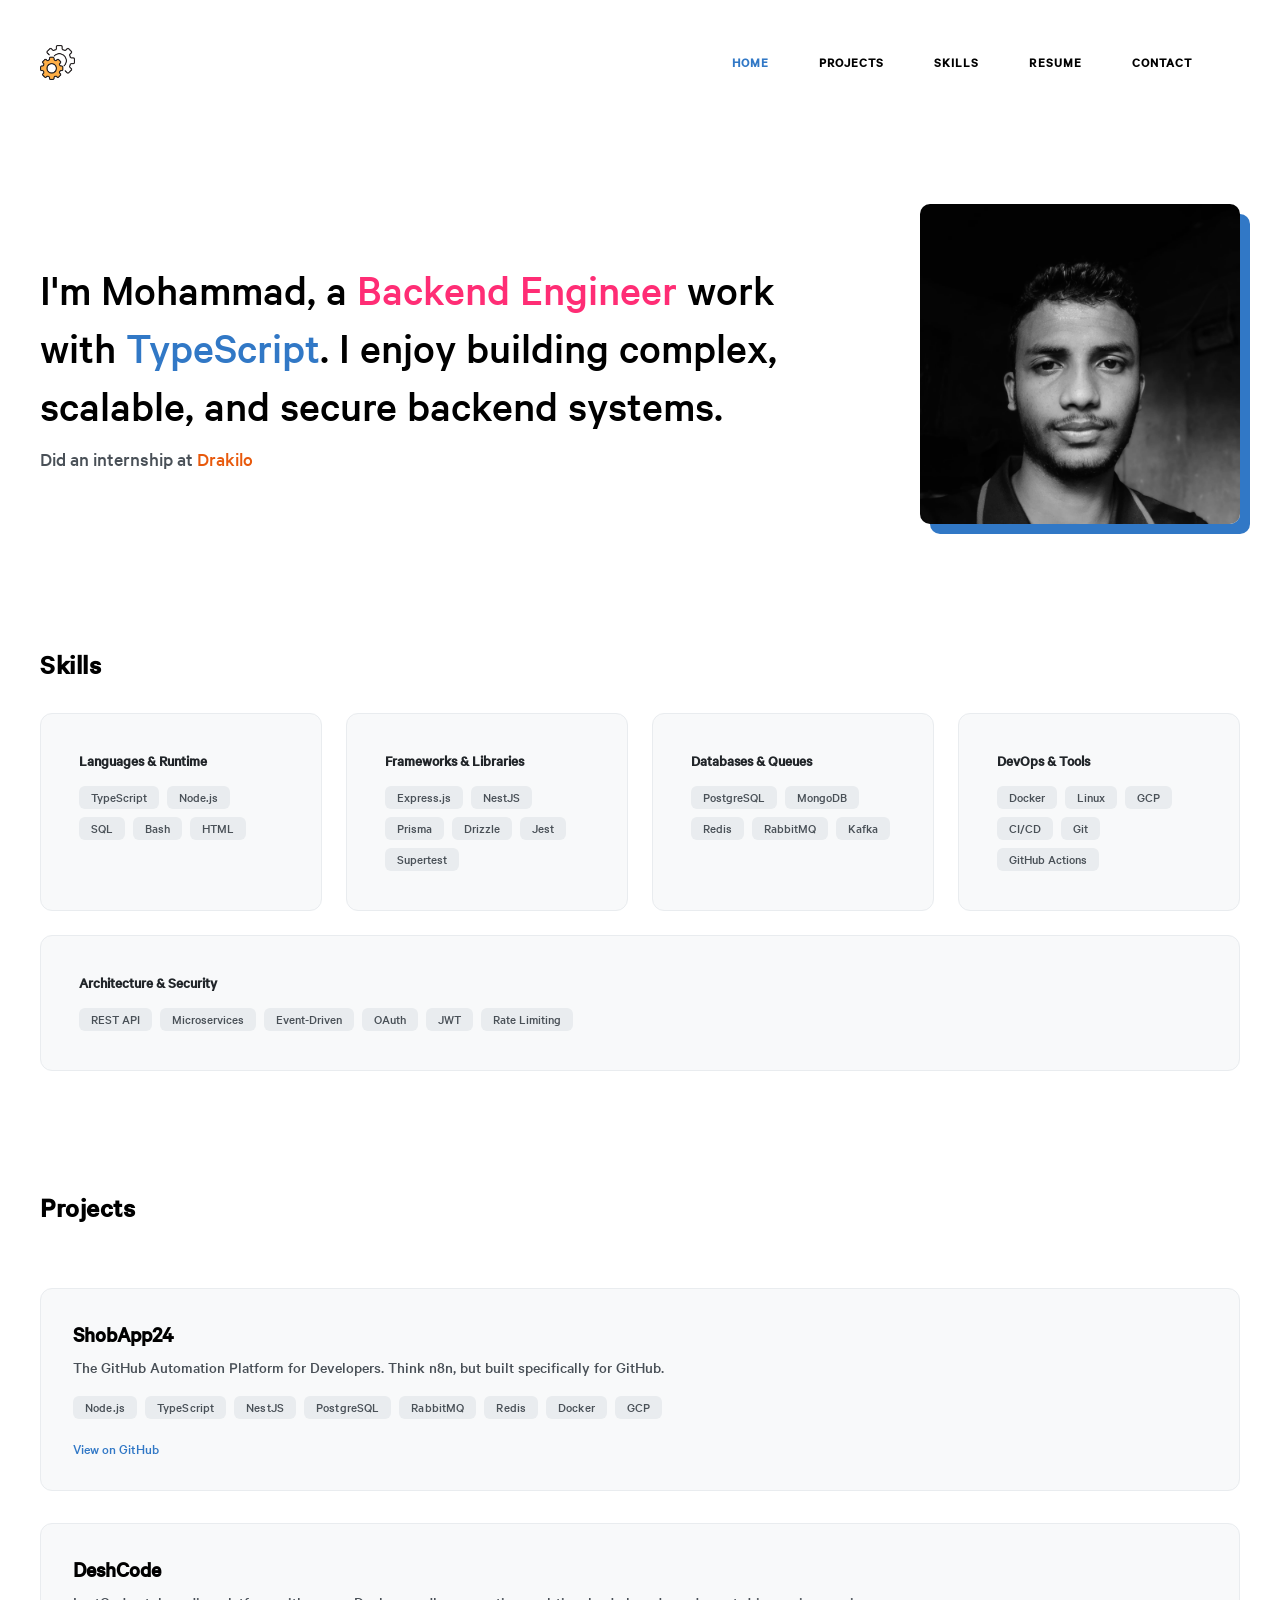
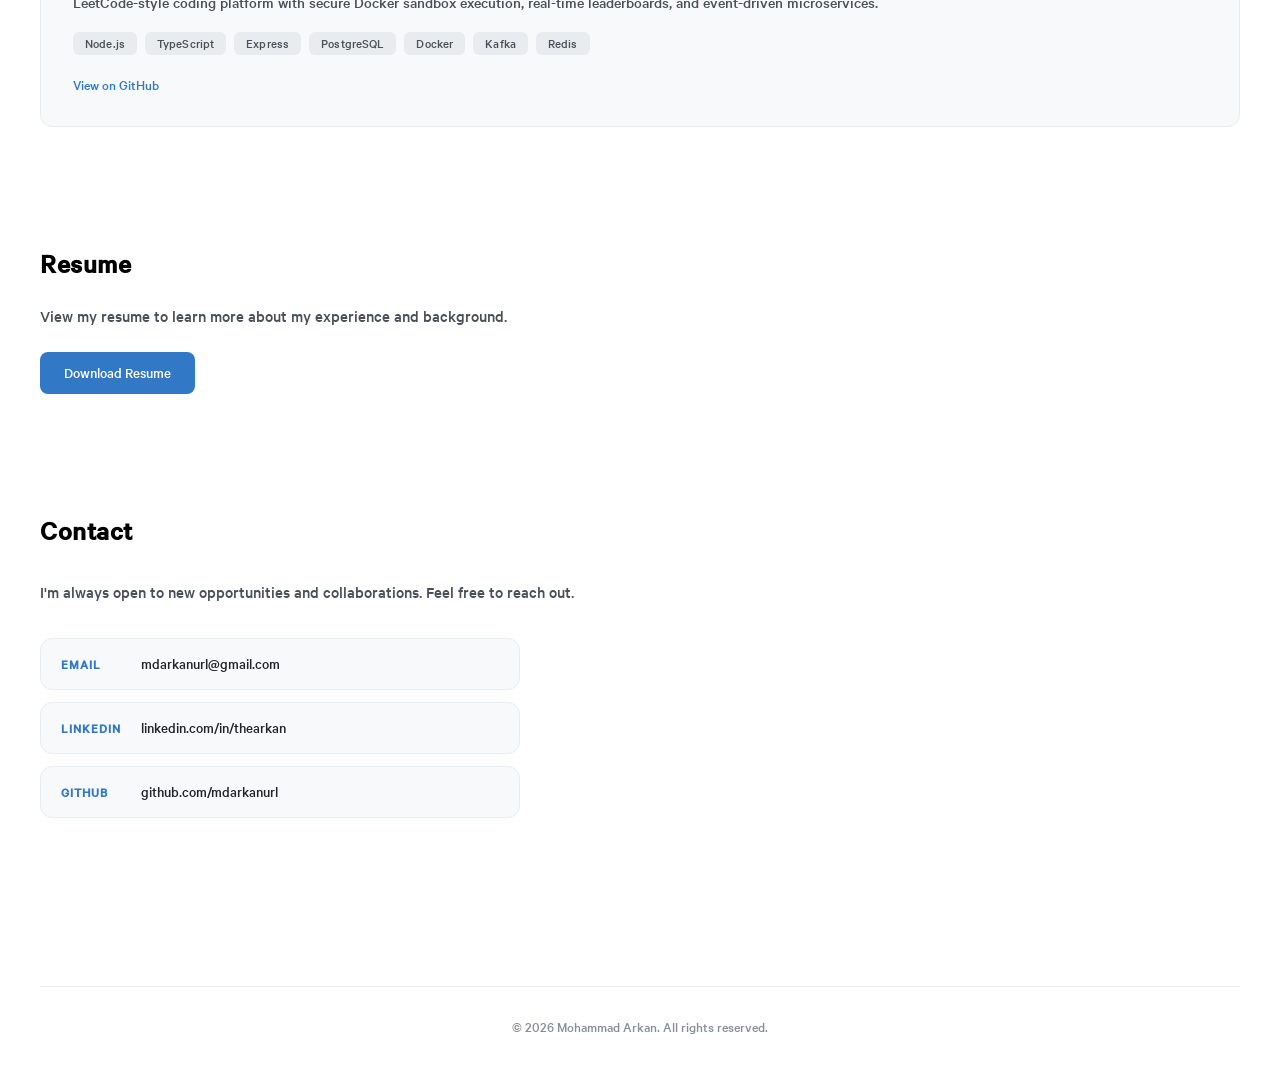
==== index.html @ c6e978b1 "Added resume section" ====
<!DOCTYPE html>
<html lang="en">
<head>
    <meta charset="UTF-8">
    <meta name="viewport" content="width=device-width, initial-scale=1.0">
    <title>Mohammad Arkan - Backend Engineer</title>
    <link rel="stylesheet" href="style.css">
</head>
<body>

<header>
    <div class="container">
        <nav class="navbar">
            <a href="index.html" class="logo nav-overlay">
                <img src="./images/setting.png" alt="Logo">
            </a>

            <button id="btnOpen" class="topnav__open" aria-expanded="false" aria-labelledby="nav-label">
                <img src="./images/icon/hamburger.svg" alt="" width="30" height="50" />
            </button>

            <ul class="nav-links">
                <button class="topnav__close" id="btnClose" aria-label="Close">
                    <img src="./images/icon/x-symbol.svg" alt="" width="20" height="30" />
                </button>

                <li class="nav-logo">
                    <a href="index.html">
                        <img src="./images/setting.png" alt="Logo">
                    </a>
                </li>
                
                <li><a class="active" href="#hero">Home</a></li>
                <li><a href="#projects">Projects</a></li>
                <li><a href="#skills">Skills</a></li>
                <li><a href="#resume">Resume</a></li>
                <li><a href="#contact">Contact</a></li>
            </ul>
        </nav>
    </div>
</header>

<main>
    <section id="hero">
        <div class="hero">
            <div class="headline">
                <p class="headline p1">I'm Mohammad, a <span class="backend-engineer">Backend Engineer</span>
                work with <span class="ts">TypeScript</span>. I enjoy building complex, scalable, and secure backend systems.</p>
                
                <p class="headline p2">Did an internship at <a href="https://salondesk.store" target="_blank"><span>Drakilo</span></a></p>
            </div>

            <div class="img">
                <img src="./images/mohammad-arkan.jpeg" alt="Mohammad Arkan" width="350" height="350">
            </div>
        </div>
    </section>
    <section id="skills" class="skills">
      <h2 class="section-title">Skills</h2>
      <div class="skills-grid">
        <div class="skill-category">
          <h3>Languages & Runtime</h3>
          <div class="skill-tags">
            <span>TypeScript</span>
            <span>Node.js</span>
            <span>SQL</span>
            <span>Bash</span>
            <span>HTML</span>
          </div>
        </div>
        <div class="skill-category">
          <h3>Frameworks & Libraries</h3>
          <div class="skill-tags">
            <span>Express.js</span>
            <span>NestJS</span>
            <span>Prisma</span>
            <span>Drizzle</span>
            <span>Jest</span>
            <span>Supertest</span>
          </div>
        </div>
        <div class="skill-category">
          <h3>Databases & Queues</h3>
          <div class="skill-tags">
            <span>PostgreSQL</span>
            <span>MongoDB</span>
            <span>Redis</span>
            <span>RabbitMQ</span>
            <span>Kafka</span>
          </div>
        </div>
        <div class="skill-category">
          <h3>DevOps & Tools</h3>
          <div class="skill-tags">
            <span>Docker</span>
            <span>Linux</span>
            <span>GCP</span>
            <span>CI/CD</span>
            <span>Git</span>
            <span>GitHub Actions</span>
          </div>
        </div>
        <div class="skill-category">
          <h3>Architecture & Security</h3>
          <div class="skill-tags">
            <span>REST API</span>
            <span>Microservices</span>
            <span>Event-Driven</span>
            <span>OAuth</span>
            <span>JWT</span>
            <span>Rate Limiting</span>
          </div>
        </div>
      </div>
    </section>
    <section id="projects" class="projects">
      <h2 class="section-title">Projects</h2>

      <div class="project-card">
        <div class="project-info">
          <h3>ShobApp24</h3>
          <p class="project-description">The GitHub Automation Platform for Developers. Think n8n, but built specifically for GitHub.</p>
          <div class="project-tech">
            <span>Node.js</span>
            <span>TypeScript</span>
            <span>NestJS</span>
            <span>PostgreSQL</span>
            <span>RabbitMQ</span>
            <span>Redis</span>
            <span>Docker</span>
            <span>GCP</span>
          </div>
          <a href="https://github.com/mdarkanurl/ShobApp24" target="_blank" class="project-link">View on GitHub</a>
        </div>
      </div>

      <div class="project-card">
        <div class="project-info">
          <h3>DeshCode</h3>
          <p class="project-description">LeetCode-style coding platform with secure Docker sandbox execution, real-time leaderboards, and event-driven microservices.</p>
          <div class="project-tech">
            <span>Node.js</span>
            <span>TypeScript</span>
            <span>Express</span>
            <span>PostgreSQL</span>
            <span>Docker</span>
            <span>Kafka</span>
            <span>Redis</span>
          </div>
          <a href="https://github.com/mdarkanurl/DeshCode" target="_blank" class="project-link">View on GitHub</a>
        </div>
      </div>
    </section>
    <section id="resume" class="resume">
      <h2 class="section-title">Resume</h2>
      <p class="resume-text">View my resume to learn more about my experience and background.</p>
      <a href="./resume.html" class="resume-link" download>Download Resume</a>
    </section>
    <section id="contact" class="contact">
      <h2 class="section-title">Contact</h2>
      <p class="contact-text">I'm always open to new opportunities and collaborations. Feel free to reach out.</p>
      <div class="contact-links">
        <a href="mailto:mdarkanurl@gmail.com" class="contact-item">
          <span class="contact-label">Email</span>
          <span class="contact-value">mdarkanurl@gmail.com</span>
        </a>
        <a href="https://linkedin.com/in/thearkan" target="_blank" class="contact-item">
          <span class="contact-label">LinkedIn</span>
          <span class="contact-value">linkedin.com/in/thearkan</span>
        </a>
        <a href="https://github.com/mdarkanurl" target="_blank" class="contact-item">
          <span class="contact-label">GitHub</span>
          <span class="contact-value">github.com/mdarkanurl</span>
        </a>
      </div>
    </section>
</main>

<footer class="footer">
  <p>&copy; 2026 Mohammad Arkan. All rights reserved.</p>
</footer>

<script src="./script.js"></script>
</body>
</html>
---- style.css ----
@layer global {
    @font-face {
        font-display: Calibre-Medium;
        font-family: 'Calibre-Medium';
        font-style: normal;
        src: url('./fonts/Calibre-Medium.ttf')
    }

    html {
        scroll-behavior: smooth;
    }

    * {
        margin: 0;
        padding: 0;
        box-sizing: border-box;
    }

    body {
        font-family: Calibre-Medium, Arial, sans-serif;
    }
}

@layer component {
    .container {
        width: min(calc(100% - 48px), calc(1200 / 16 * 1rem));
        margin-inline: auto;
        height: 124px;

        display: flex;
        align-items: center;
        justify-content: space-between;

        @media (width > 62em) {
            width: min(calc(100% - 24px), calc(1200 / 16 * 1rem));
        }
    }

    .navbar {
        width: min(100% - 48px, 1200px);

        display: flex;
        justify-content: space-between;
        align-items: center;
    }

    .logo img {
        width: 35px;
        display: block;
        border-radius: 6px;
    }

    .nav-links {
        display: flex;
        gap: 2rem;
        list-style: none;
        gap: 50px;
    }

    .nav-links a {
        text-decoration: none;
        color: black;
        font-family: 'Calibre-Medium' 'Courier New', Courier, monospace;
        font-size: 13px;
        line-height: 7;
        text-transform: uppercase;
        letter-spacing: 0.08em;
    }

    .nav-links a:hover,
    .nav-links a.active {
        color: #3178c6;
    }

    .navbar button {
        background: none;
        border: none;
        padding: 0;

        @media (width > 62em) {
            display: none;
        }

    }

    .navbar button:hover {
        cursor: pointer;
    }

    .nav-links {
        position: fixed;
        top: 0;
        right: 0;
        height: 100vh;
        width: 100%;
        background: white;
        flex-direction: column;
        align-items: center;
        justify-content: center;
        gap: 50px;
        font-weight: bolder;

        transform: translateY(100%);
        transition: transform 0s;
        box-shadow: -4px 0 20px rgba(0, 0, 0, 0.1);
        z-index: 1000;

        @media (width < 62em) {
            gap: 24px;
        }
    }

    .nav-links--open {
        transform: translateX(0);
    }

    .nav-links a {
        line-height: normal;
        font-size: 16px;
    }

    .topnav__close {
        position: absolute;
        top: 46px;
        right: 76px;
    }

    .nav-logo {
        position: absolute;
        top: 45px;
        left: 24px;
    }

    .nav-logo img {
        width: 35px;
        display: block;
        border-radius: 6px;

        @media (width > 62em) {
            display: none;
        }
    }

    /* Desktop layout — reset the mobile panel styles */
    @media (width > 62em) {
        .nav-links {
            position: static;
            height: auto;
            width: auto;
            flex-direction: row;
            padding: 0;
            transform: none;
            box-shadow: none;
            background: transparent;
        }

        .nav-links a {
            font-size: 13px;
            line-height: 7;
        }
    }


    /* Main section */
    .hero {
        width: min(calc(100% - 48px), calc(1200 / 16 * 1rem));
        margin-inline: auto;
        margin-top: clamp(40px, 8vw, 80px);

        display: flex;
        align-items: center;
        justify-content: space-between;
        gap: clamp(24px, 5vw, 60px);
    }

    .headline {
        flex: 1;
        min-width: 0;
    }

    .headline .p1 {
        font-size: clamp(1.5rem, 4.5vw, 2.8rem);
        line-height: 1.3;
        font-family: Calibre-Medium, 'Courier New', Courier, monospace;
    }

    .headline .p2 {
        margin-top: 0.75rem;
        font-size: clamp(1rem, 2vw, 1.25rem);
        color: #495057;
    }

    .headline .p2 a {
        color: #e8590c;
        text-decoration: none;
        font-weight: 500;
    }

    .headline .p2 a:hover {
        text-decoration: underline;
    }

    .backend-engineer {
        color: #ff2d75;
    }

    .ts {
        color: #3178C6;
    }

    .img {
        flex-shrink: 0;
    }

    .img img {
        width: clamp(200px, 25vw, 350px);
        height: auto;
        aspect-ratio: 1;
        object-fit: cover;
        border-radius: 10px;
        box-shadow: #3178c6 clamp(6px, 1vw, 10px) clamp(6px, 1vw, 10px);
    }

    @media (width <= 62rem) {
        .hero {
            flex-direction: column;
            align-items: flex-start;
        }

        .img {
            width: 100%;
            display: flex;
            justify-content: center;
        }

        .img img {
            width: min(100%, 300px);
        }
    }

    .section-title {
        font-size: clamp(1.25rem, 3vw, 1.75rem);
        font-weight: 600;
        margin-bottom: 2rem;
        letter-spacing: 0.02em;
    }

    .skills {
        width: min(calc(100% - 48px), calc(1200 / 16 * 1rem));
        margin-inline: auto;
        margin-top: clamp(60px, 10vw, 120px);
    }

    .skills-grid {
        display: flex;
        flex-wrap: wrap;
        gap: 1.5rem;
        justify-content: center;
    }

    .skill-category {
        background: #f8f9fa;
        border-radius: 12px;
        padding: clamp(1.5rem, 3vw, 2.5rem);
        border: 1px solid #e9ecef;
        flex: 1 1 260px;
    }

    .skill-category h3 {
        font-size: 0.9375rem;
        font-weight: 600;
        margin-bottom: 1rem;
        color: #212529;
    }

    .skill-tags {
        display: flex;
        flex-wrap: wrap;
        gap: 0.5rem;
    }

    .skill-tags span {
        background: #e9ecef;
        color: #495057;
        font-size: 0.8125rem;
        padding: 0.25rem 0.75rem;
        border-radius: 6px;
    }

    .projects {
        width: min(calc(100% - 48px), calc(1200 / 16 * 1rem));
        margin-inline: auto;
        margin-top: clamp(60px, 10vw, 120px);
        display: flex;
        flex-direction: column;
        gap: 2rem;
    }

    .project-card {
        background: #f8f9fa;
        border-radius: 12px;
        padding: clamp(1.25rem, 2.5vw, 2rem);
        border: 1px solid #e9ecef;
        transition: transform 0.2s, box-shadow 0.2s;
    }

    .project-card:hover {
        transform: translateY(-2px);
        box-shadow: 0 4px 20px rgba(0, 0, 0, 0.08);
    }

    .project-info h3 {
        font-size: clamp(1.125rem, 2vw, 1.375rem);
        margin-bottom: 0.5rem;
    }

    .project-description {
        font-size: clamp(0.9375rem, 1.5vw, 1rem);
        line-height: 1.6;
        color: #495057;
        margin-bottom: 1rem;
    }

    .project-tech {
        display: flex;
        flex-wrap: wrap;
        gap: 0.5rem;
        margin-bottom: 1.25rem;
    }

    .project-tech span {
        background: #e9ecef;
        color: #495057;
        font-size: 0.8125rem;
        padding: 0.25rem 0.75rem;
        border-radius: 6px;
        letter-spacing: 0.01em;
    }

    .project-link {
        display: inline-block;
        font-size: 0.875rem;
        color: #3178c6;
        text-decoration: none;
        font-weight: 500;
        border-bottom: 1px solid transparent;
        transition: border-color 0.2s;
    }

    .project-link:hover {
        border-bottom-color: #3178c6;
    }

    .resume {
        width: min(calc(100% - 48px), calc(1200 / 16 * 1rem));
        margin-inline: auto;
        margin-top: clamp(60px, 10vw, 120px);
    }

    .resume-text {
        font-size: clamp(0.9375rem, 1.5vw, 1.0625rem);
        color: #495057;
        margin-bottom: 2rem;
        line-height: 0.5;
    }

    .resume-link {
        display: inline-flex;
        align-items: center;
        padding: 0.75rem 1.5rem;
        background: #3178c6;
        color: #fff;
        font-size: 0.9375rem;
        font-weight: 500;
        text-decoration: none;
        border-radius: 8px;
        transition: background 0.2s, transform 0.2s;
    }

    .resume-link:hover {
        background: #255a9c;
        transform: translateY(-2px);
    }

    .contact {
        width: min(calc(100% - 48px), calc(1200 / 16 * 1rem));
        margin-inline: auto;
        margin-top: clamp(60px, 10vw, 120px);
        padding-bottom: clamp(60px, 10vw, 120px);
    }

    .contact-text {
        font-size: clamp(0.9375rem, 1.5vw, 1.0625rem);
        color: #495057;
        margin-bottom: 2rem;
        line-height: 1.6;
    }

    .contact-links {
        display: flex;
        flex-direction: column;
        gap: 0.75rem;
    }

    .contact-item {
        display: flex;
        align-items: center;
        gap: 1rem;
        padding: 1rem 1.25rem;
        background: #f8f9fa;
        border: 1px solid #e9ecef;
        border-radius: 12px;
        text-decoration: none;
        transition: transform 0.2s, box-shadow 0.2s;
        max-width: 480px;
    }

    .contact-item:hover {
        transform: translateY(-2px);
        box-shadow: 0 4px 20px rgba(0, 0, 0, 0.08);
    }

    .contact-label {
        font-size: 0.8125rem;
        font-weight: 600;
        color: #3178c6;
        text-transform: uppercase;
        letter-spacing: 0.08em;
        min-width: 64px;
    }

    .contact-value {
        font-size: 0.9375rem;
        color: #212529;
    }

    .footer {
        width: min(calc(100% - 48px), calc(1200 / 16 * 1rem));
        margin-inline: auto;
        padding: 2rem 0;
        border-top: 1px solid #e9ecef;
        margin-top: 3rem;
        text-align: center;
        color: #868e96;
        font-size: 0.875rem;
    }
}
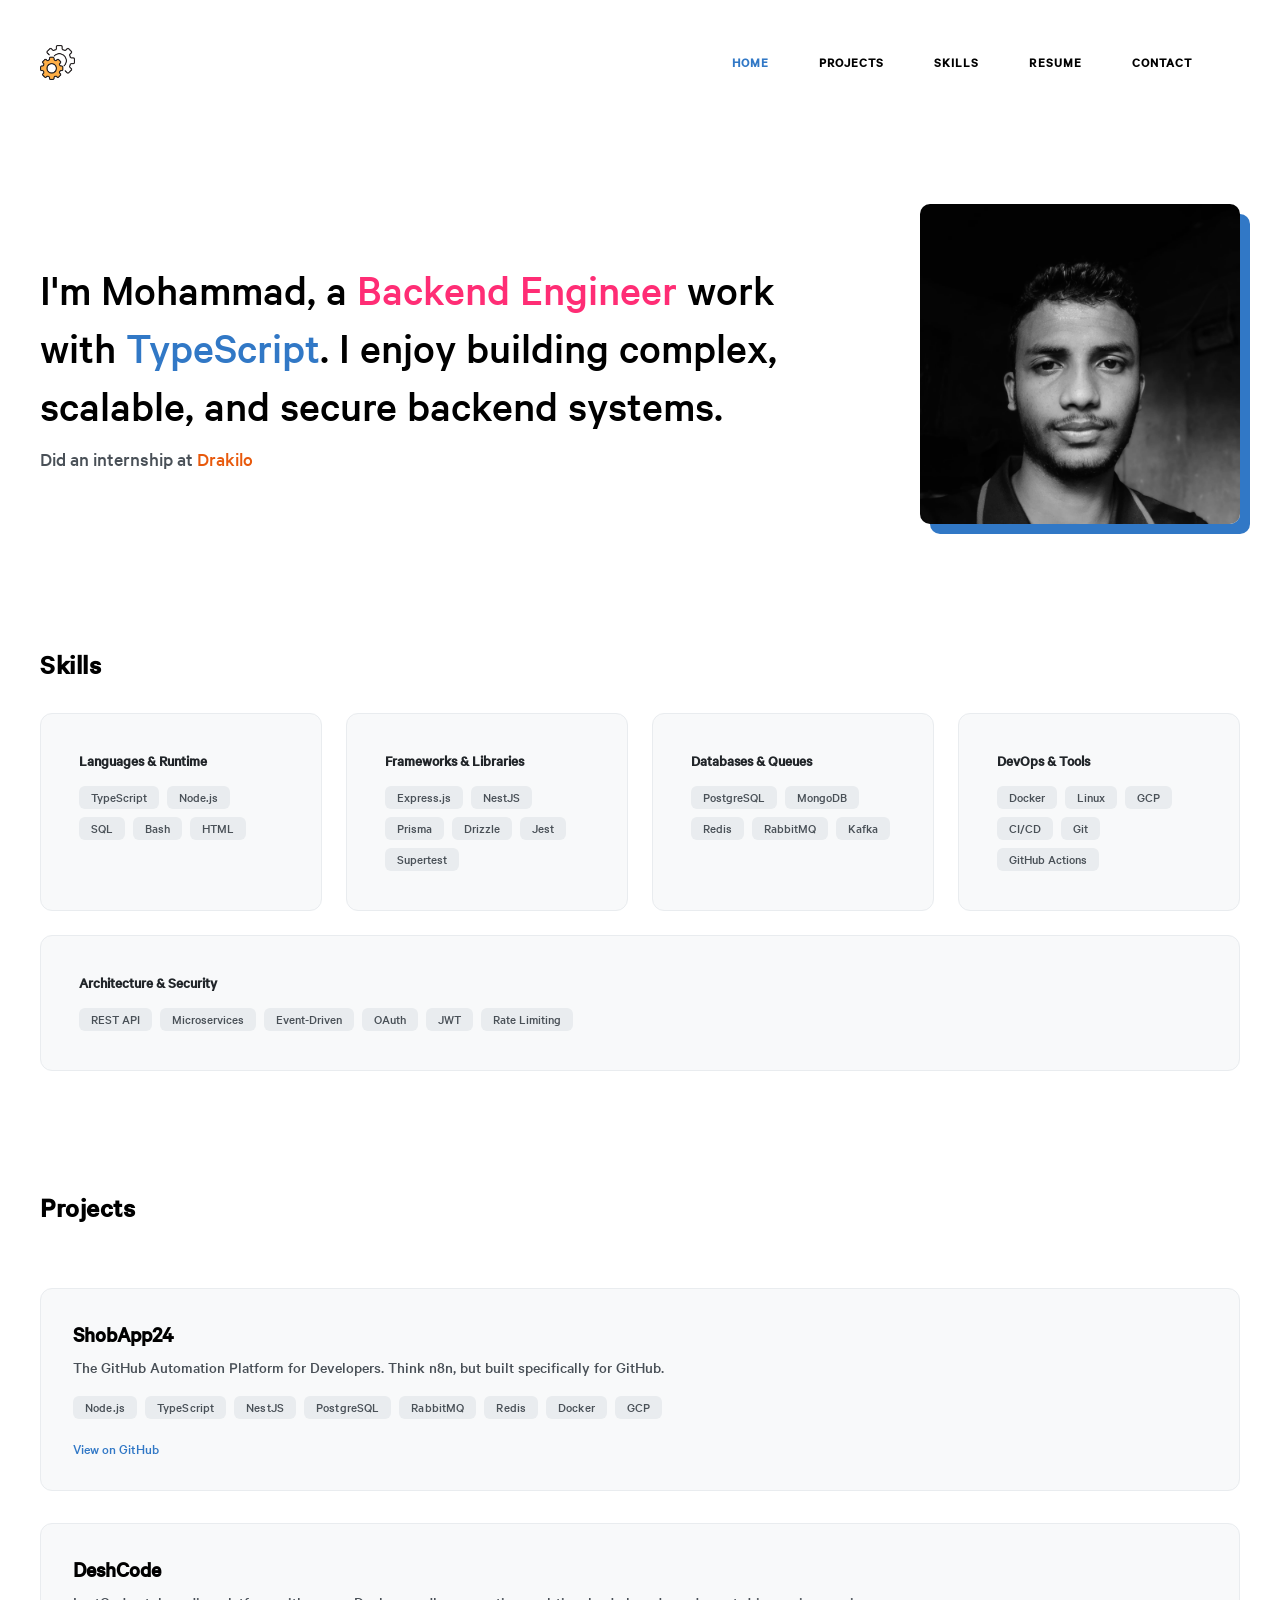
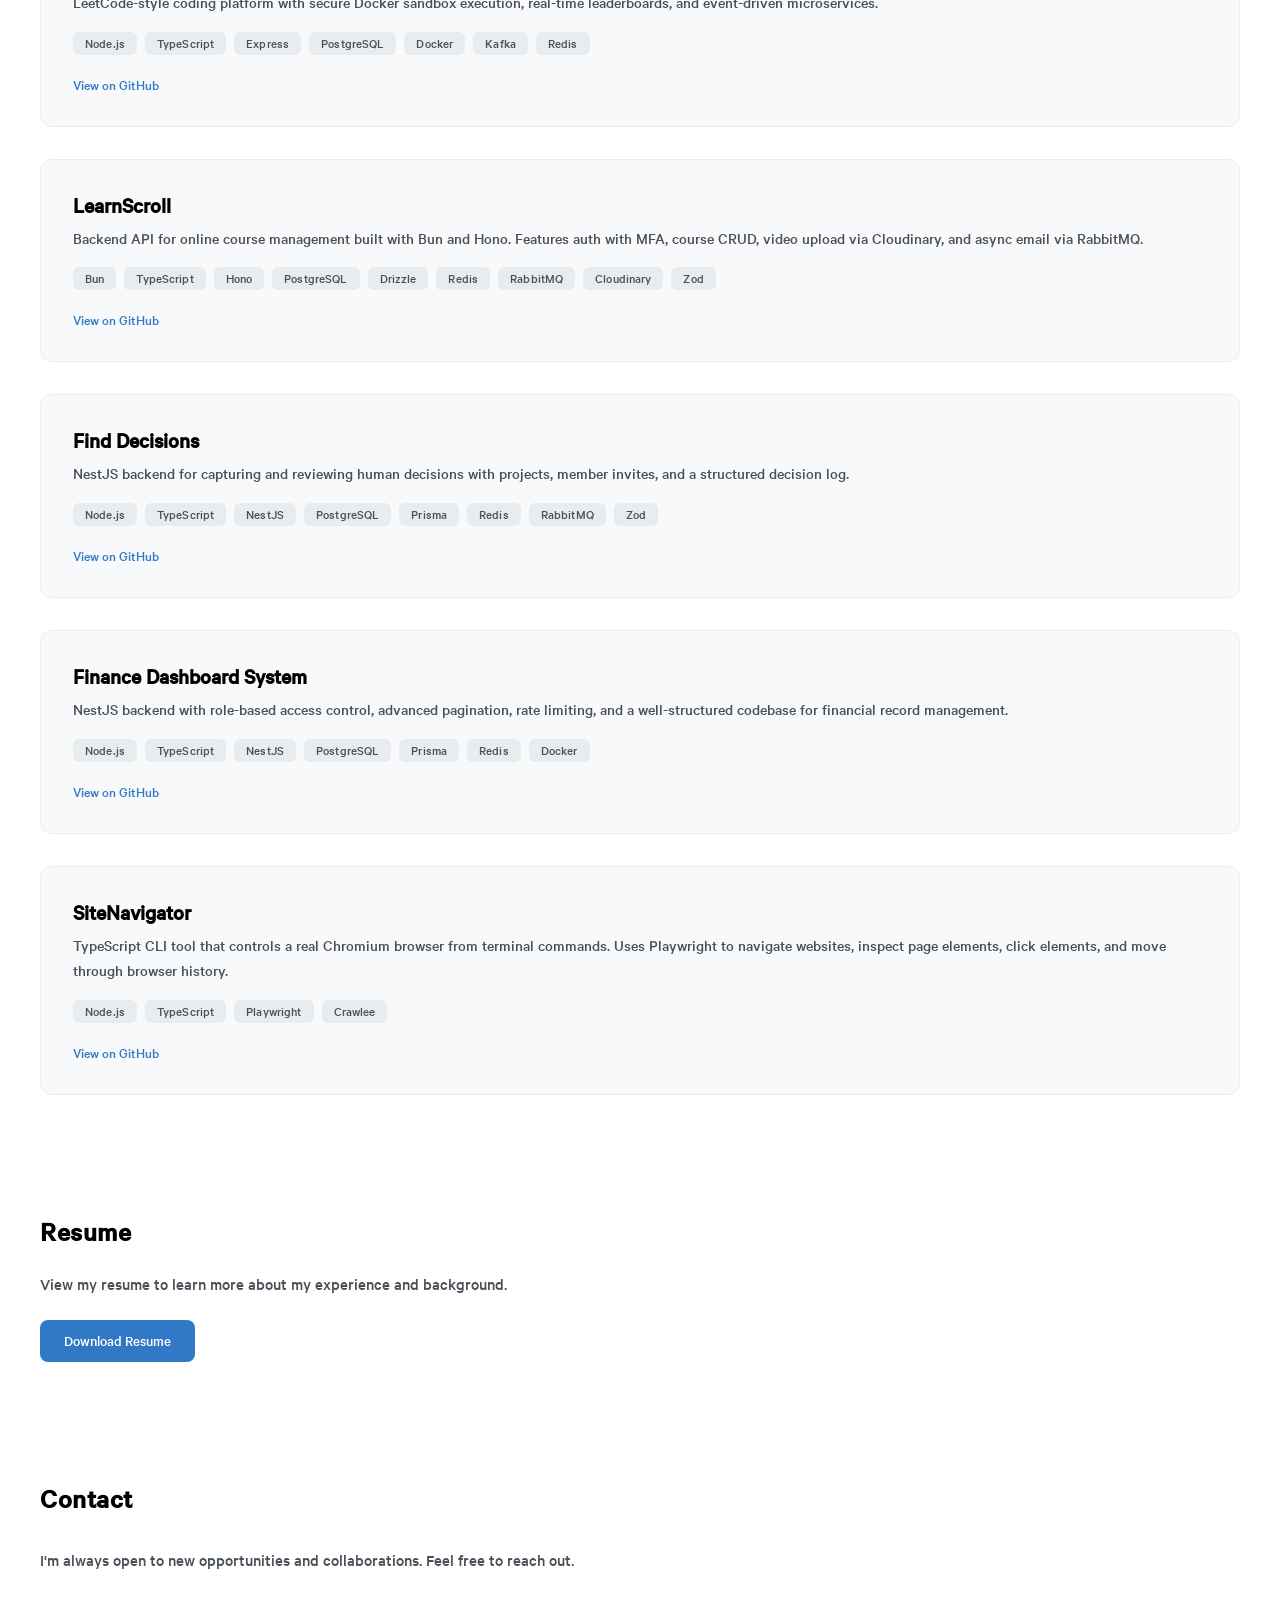
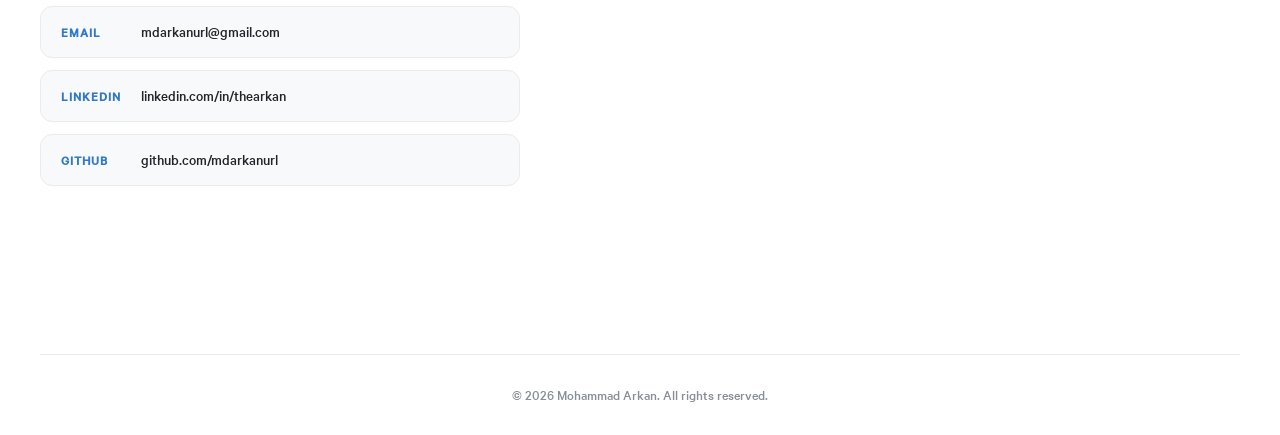
==== commit 7f9edb7c: "Added more projects" ====
--- a/index.html
+++ b/index.html
@@ -148,6 +148,74 @@
             <span>Redis</span>
           </div>
           <a href="https://github.com/mdarkanurl/DeshCode" target="_blank" class="project-link">View on GitHub</a>
+        </div>
+      </div>
+
+      <div class="project-card">
+        <div class="project-info">
+          <h3>LearnScroll</h3>
+          <p class="project-description">Backend API for online course management built with Bun and Hono. Features auth with MFA, course CRUD, video upload via Cloudinary, and async email via RabbitMQ.</p>
+          <div class="project-tech">
+            <span>Bun</span>
+            <span>TypeScript</span>
+            <span>Hono</span>
+            <span>PostgreSQL</span>
+            <span>Drizzle</span>
+            <span>Redis</span>
+            <span>RabbitMQ</span>
+            <span>Cloudinary</span>
+            <span>Zod</span>
+          </div>
+          <a href="https://github.com/mdarkanurl/learnscroll" target="_blank" class="project-link">View on GitHub</a>
+        </div>
+      </div>
+
+      <div class="project-card">
+        <div class="project-info">
+          <h3>Find Decisions</h3>
+          <p class="project-description">NestJS backend for capturing and reviewing human decisions with projects, member invites, and a structured decision log.</p>
+          <div class="project-tech">
+            <span>Node.js</span>
+            <span>TypeScript</span>
+            <span>NestJS</span>
+            <span>PostgreSQL</span>
+            <span>Prisma</span>
+            <span>Redis</span>
+            <span>RabbitMQ</span>
+            <span>Zod</span>
+          </div>
+          <a href="https://github.com/mdarkanurl/Find-Decisions" target="_blank" class="project-link">View on GitHub</a>
+        </div>
+      </div>
+
+      <div class="project-card">
+        <div class="project-info">
+          <h3>Finance Dashboard System</h3>
+          <p class="project-description">NestJS backend with role-based access control, advanced pagination, rate limiting, and a well-structured codebase for financial record management.</p>
+          <div class="project-tech">
+            <span>Node.js</span>
+            <span>TypeScript</span>
+            <span>NestJS</span>
+            <span>PostgreSQL</span>
+            <span>Prisma</span>
+            <span>Redis</span>
+            <span>Docker</span>
+          </div>
+          <a href="https://github.com/mdarkanurl/finance-dashboard-system" target="_blank" class="project-link">View on GitHub</a>
+        </div>
+      </div>
+
+      <div class="project-card">
+        <div class="project-info">
+          <h3>SiteNavigator</h3>
+          <p class="project-description">TypeScript CLI tool that controls a real Chromium browser from terminal commands. Uses Playwright to navigate websites, inspect page elements, click elements, and move through browser history.</p>
+          <div class="project-tech">
+            <span>Node.js</span>
+            <span>TypeScript</span>
+            <span>Playwright</span>
+            <span>Crawlee</span>
+          </div>
+          <a href="https://github.com/mdarkanurl/SiteNavigator" target="_blank" class="project-link">View on GitHub</a>
         </div>
       </div>
     </section>
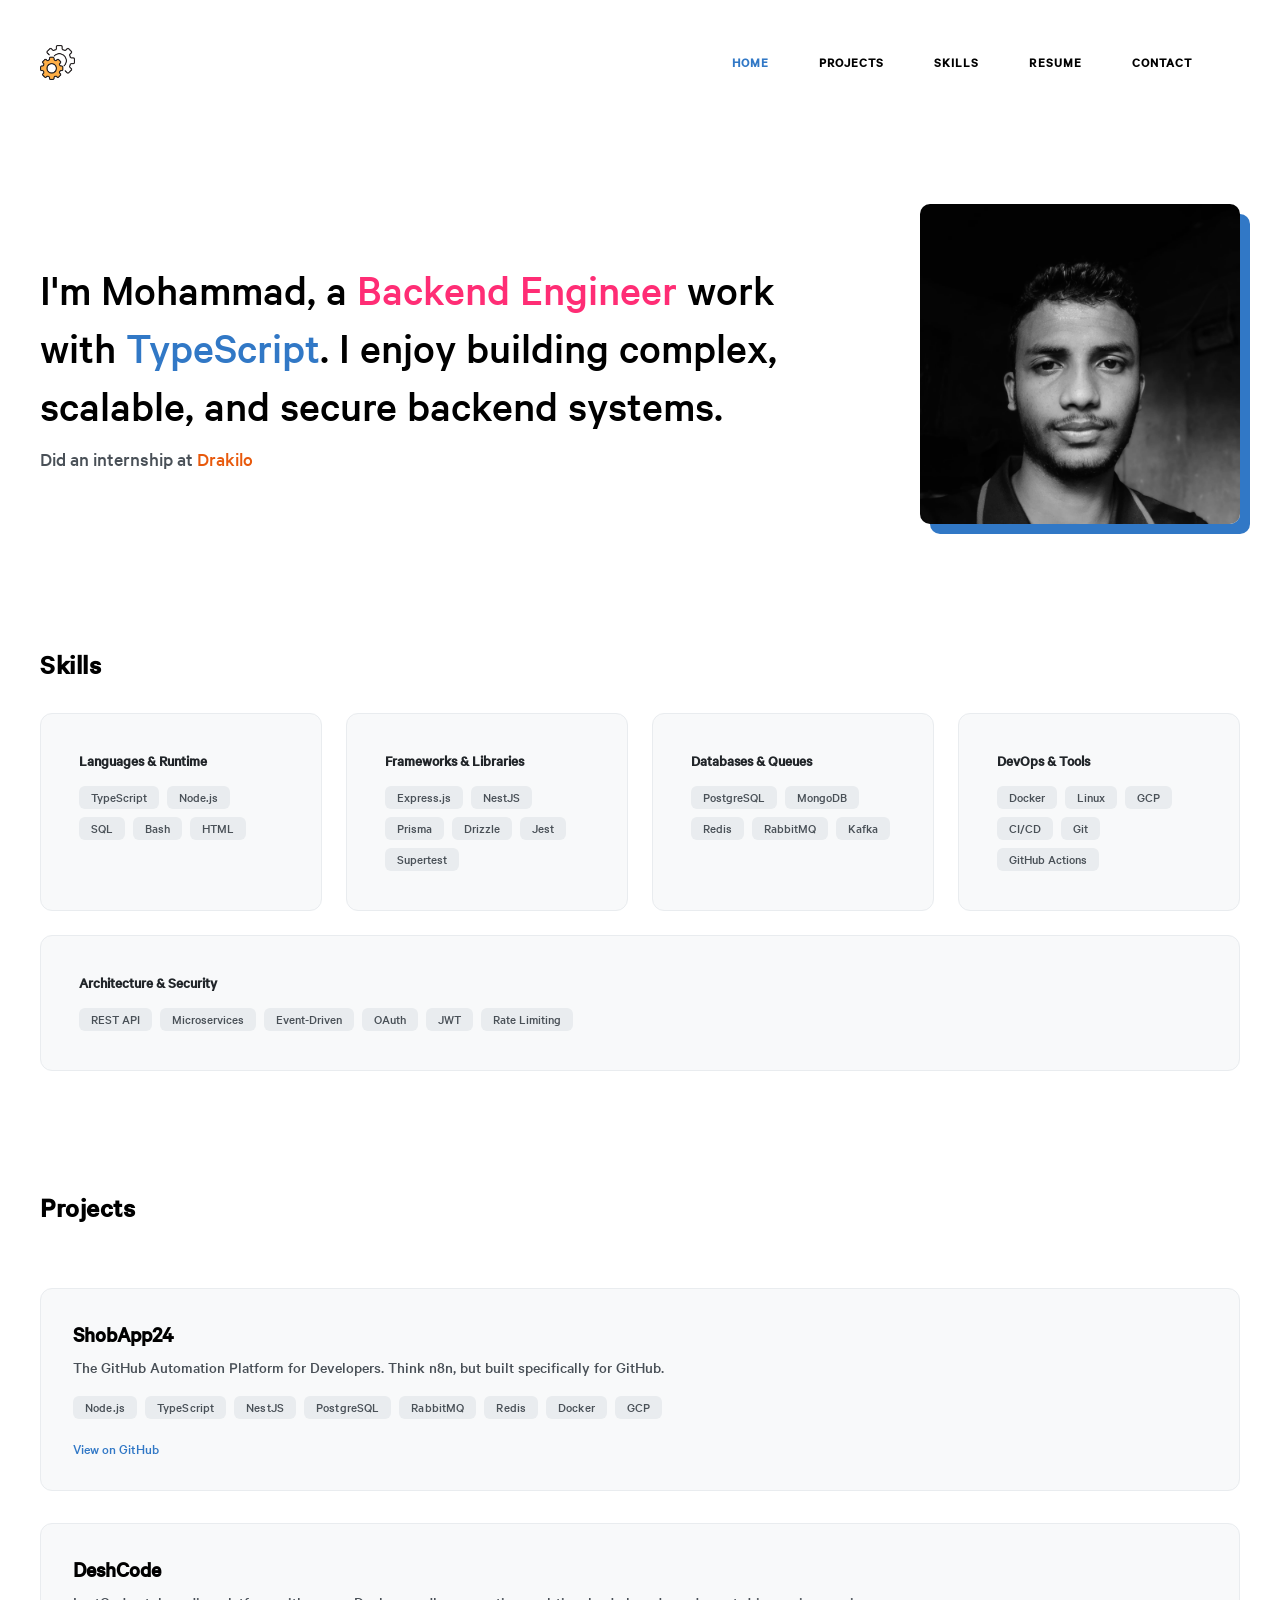
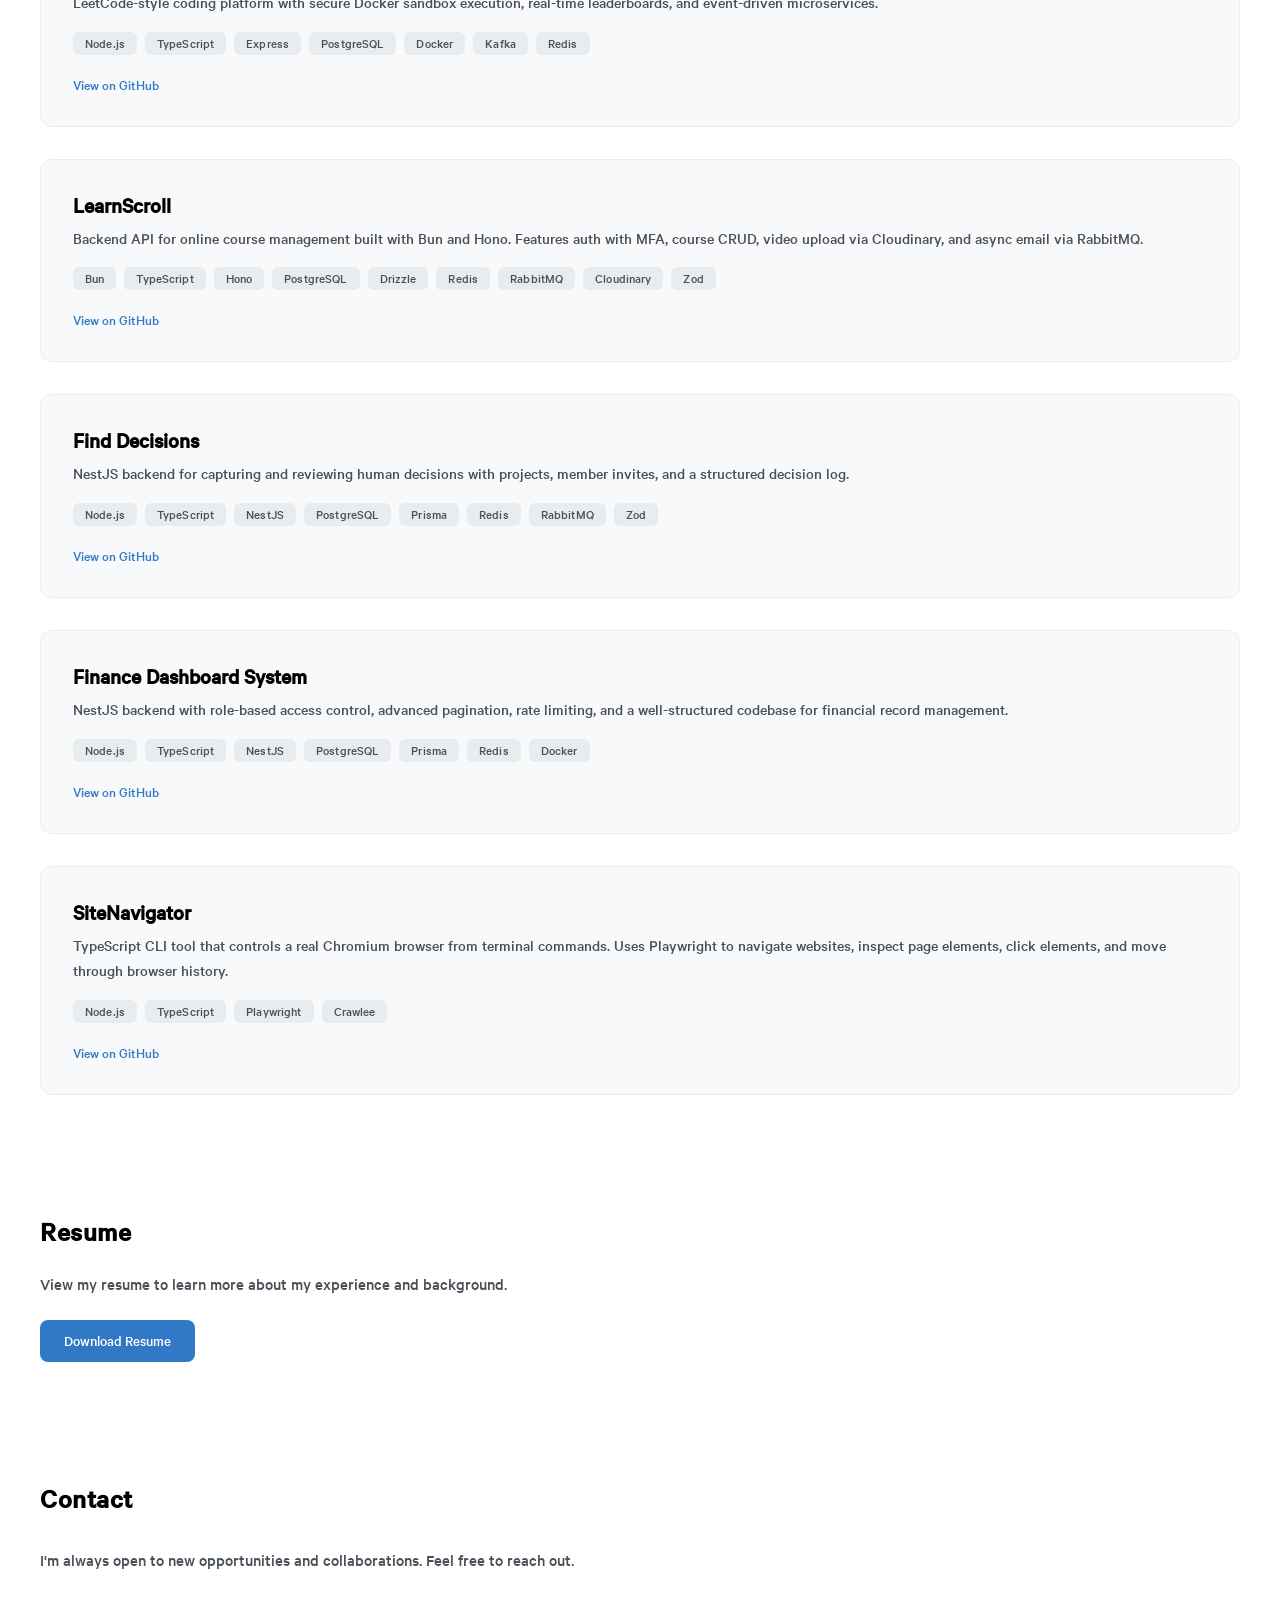
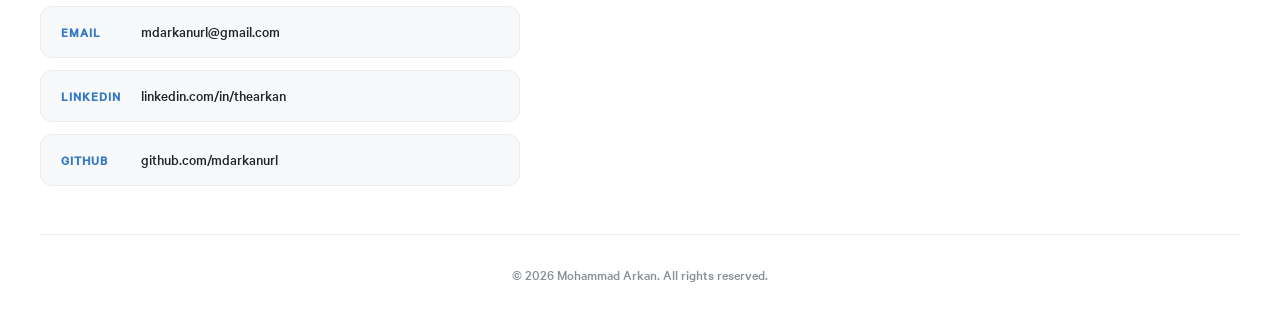
==== commit 74162490: "Fixed bug" ====
--- a/index.html
+++ b/index.html
@@ -213,7 +213,7 @@
             <span>Node.js</span>
             <span>TypeScript</span>
             <span>Playwright</span>
-            <span>Crawlee</span>
+              <span>Crawlee</span>
           </div>
           <a href="https://github.com/mdarkanurl/SiteNavigator" target="_blank" class="project-link">View on GitHub</a>
         </div>
@@ -222,7 +222,7 @@
     <section id="resume" class="resume">
       <h2 class="section-title">Resume</h2>
       <p class="resume-text">View my resume to learn more about my experience and background.</p>
-      <a href="./resume.html" class="resume-link" download>Download Resume</a>
+      <a href="./resume.html" class="resume-link">Download Resume</a>
     </section>
     <section id="contact" class="contact">
       <h2 class="section-title">Contact</h2>
--- a/style.css
+++ b/style.css
@@ -386,7 +386,7 @@
         width: min(calc(100% - 48px), calc(1200 / 16 * 1rem));
         margin-inline: auto;
         margin-top: clamp(60px, 10vw, 120px);
-        padding-bottom: clamp(60px, 10vw, 120px);
+        padvw, 120px);
     }
 
     .contact-text {
@@ -445,3 +445,4 @@
         font-size: 0.875rem;
     }
 }
+                            
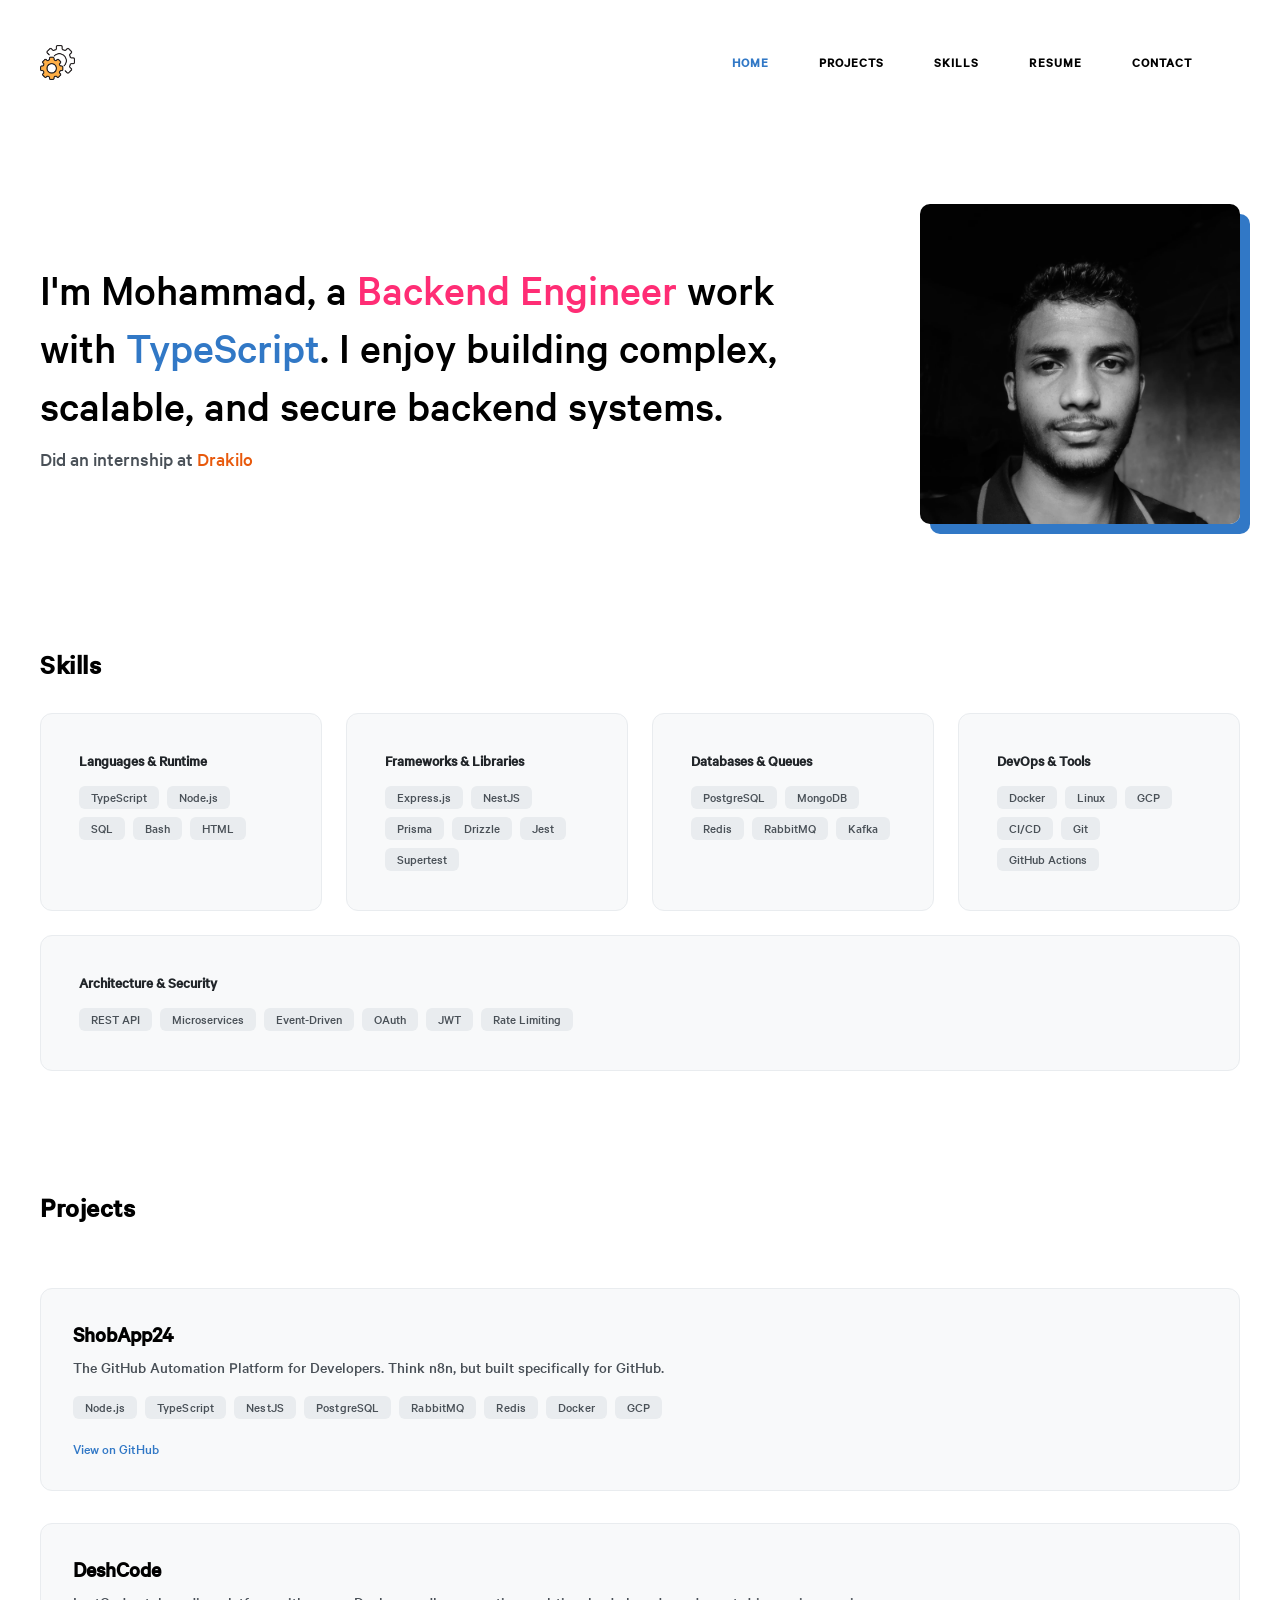
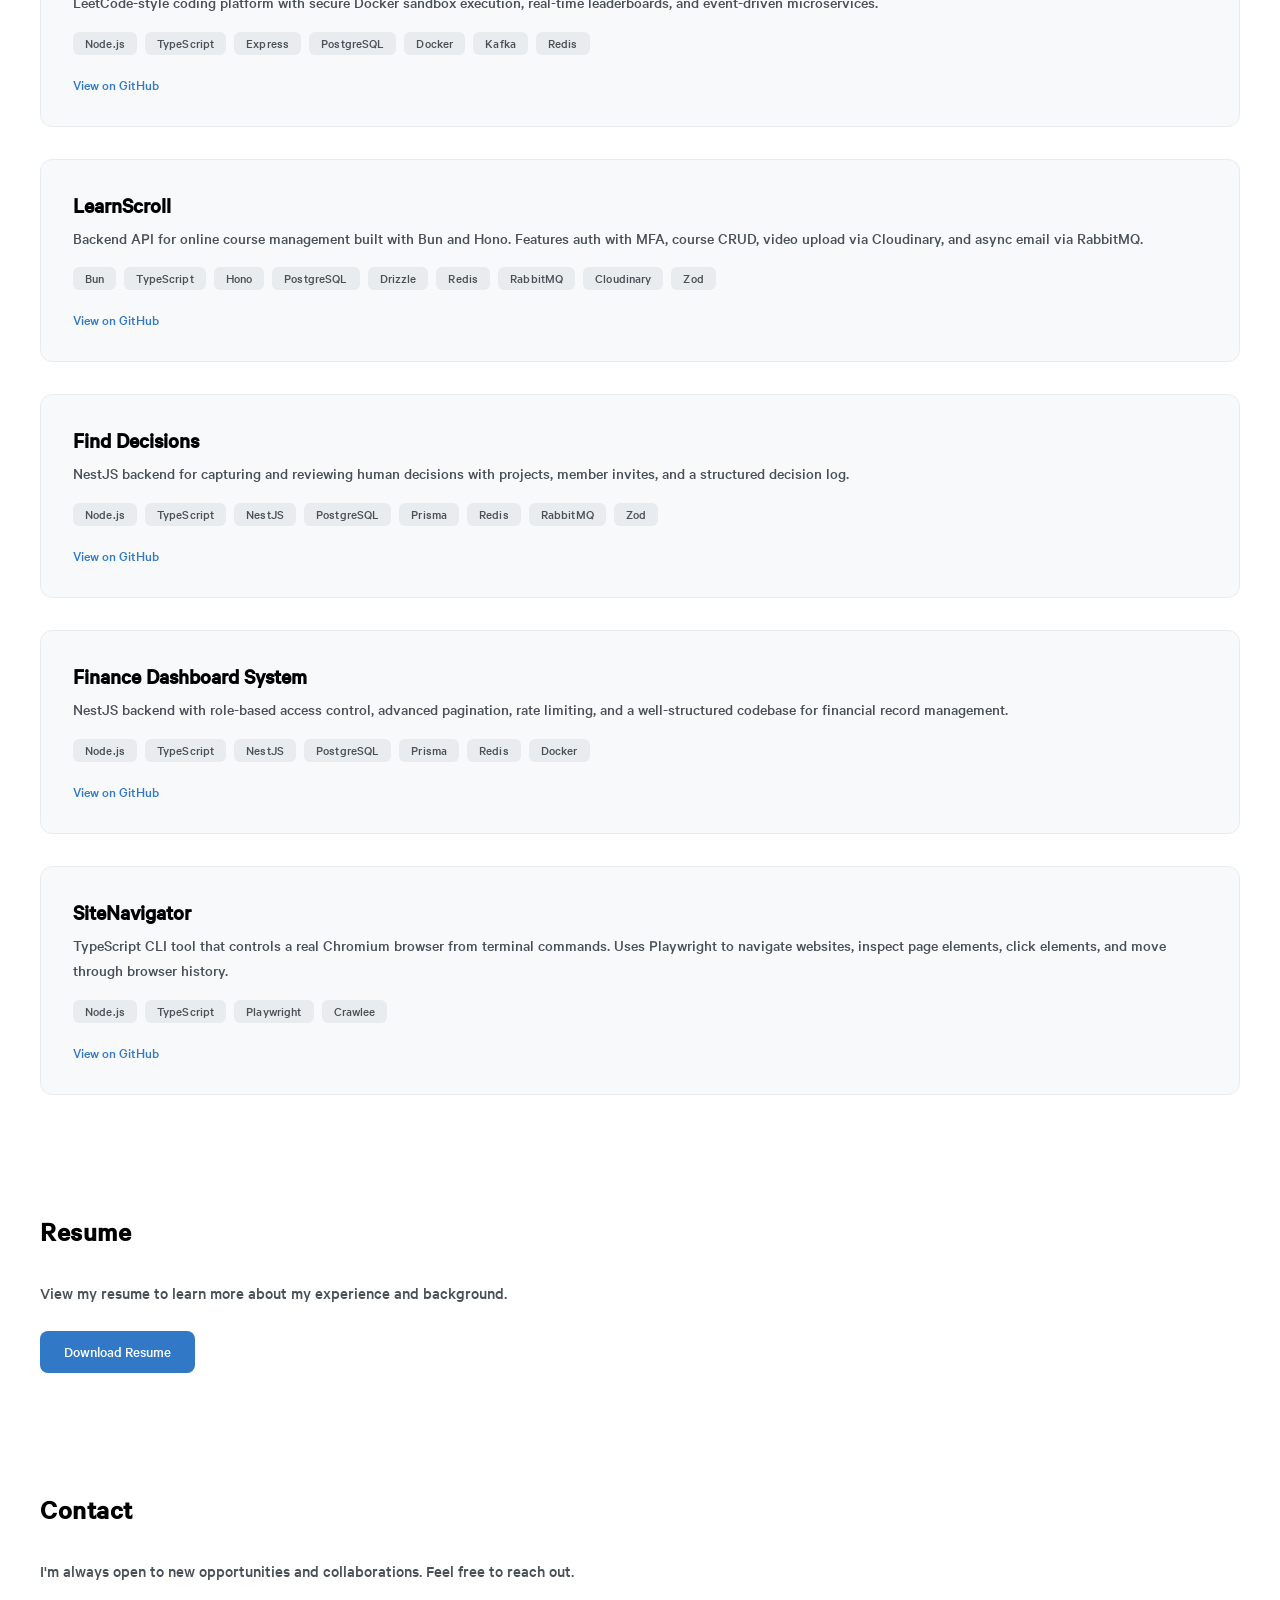
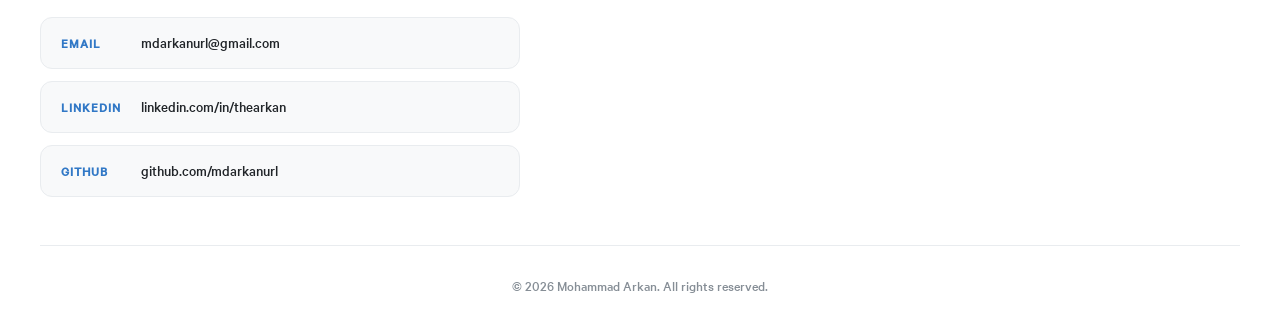
==== commit b0ed34a5: "Fix GitHub link case sensitivity" ====
--- a/index.html
+++ b/index.html
@@ -184,7 +184,7 @@
             <span>RabbitMQ</span>
             <span>Zod</span>
           </div>
-          <a href="https://github.com/mdarkanurl/Find-Decisions" target="_blank" class="project-link">View on GitHub</a>
+          <a href="https://github.com/mdarkanurl/findDecisions" target="_blank" class="project-link">View on GitHub</a>
         </div>
       </div>
 
--- a/style.css
+++ b/style.css
@@ -360,8 +360,8 @@
     .resume-text {
         font-size: clamp(0.9375rem, 1.5vw, 1.0625rem);
         color: #495057;
-        margin-bottom: 2rem;
-        line-height: 0.5;
+        margin-bottom: 1.5rem;
+        line-height: 1.6;
     }
 
     .resume-link {
@@ -386,7 +386,6 @@
         width: min(calc(100% - 48px), calc(1200 / 16 * 1rem));
         margin-inline: auto;
         margin-top: clamp(60px, 10vw, 120px);
-        padvw, 120px);
     }
 
     .contact-text {
@@ -445,4 +444,3 @@
         font-size: 0.875rem;
     }
 }
-                            
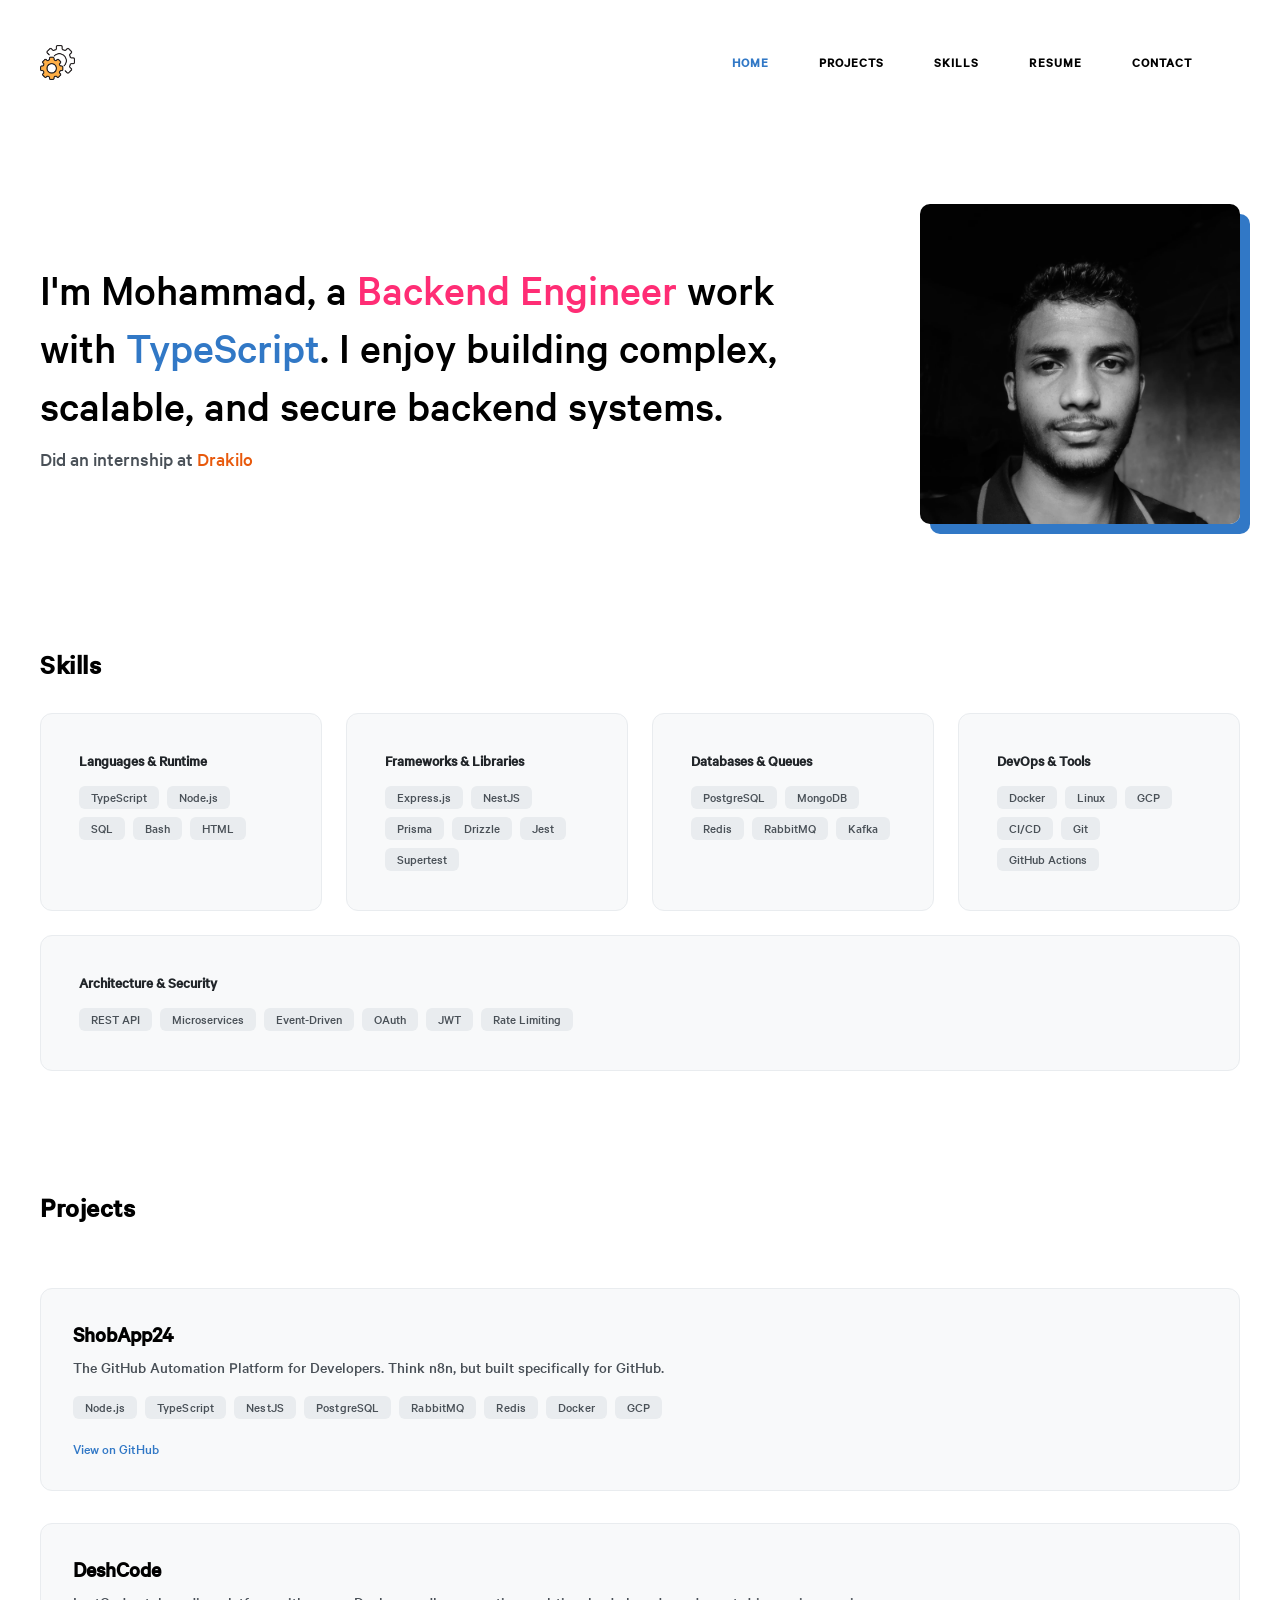
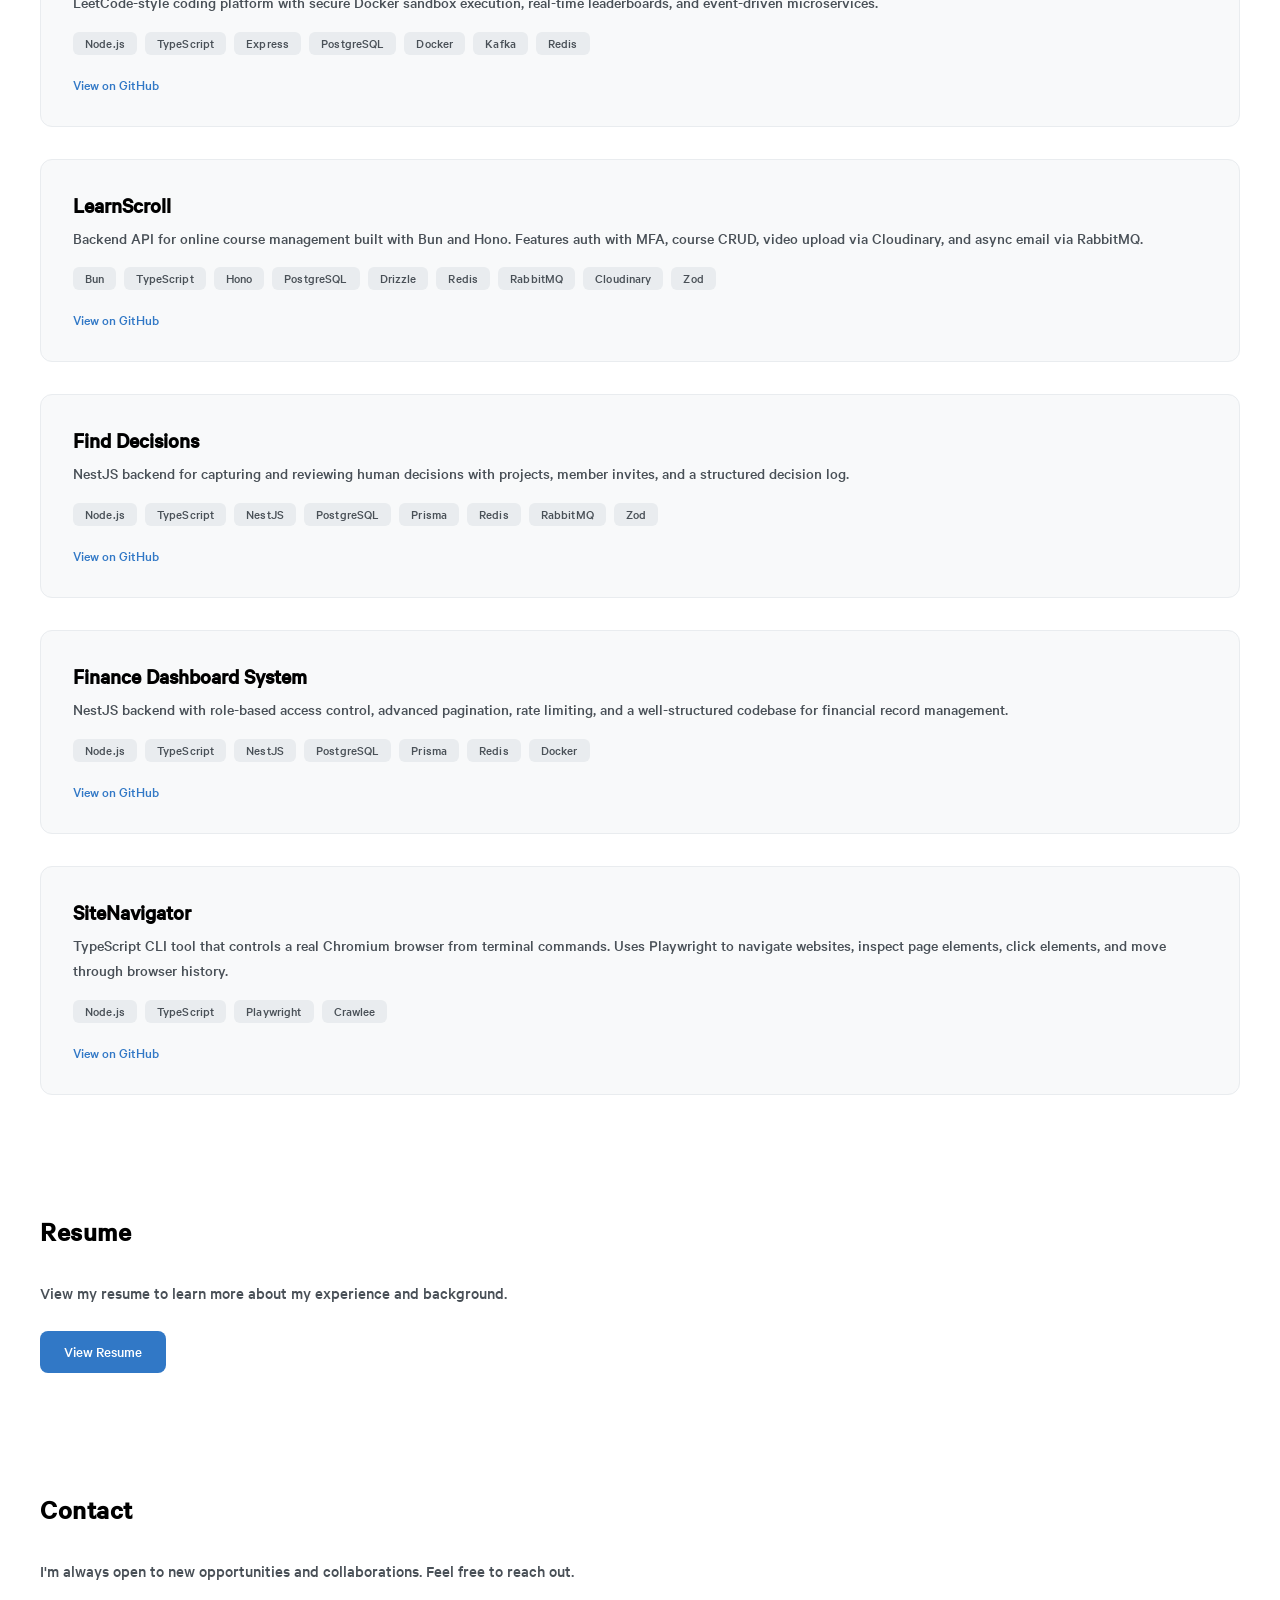
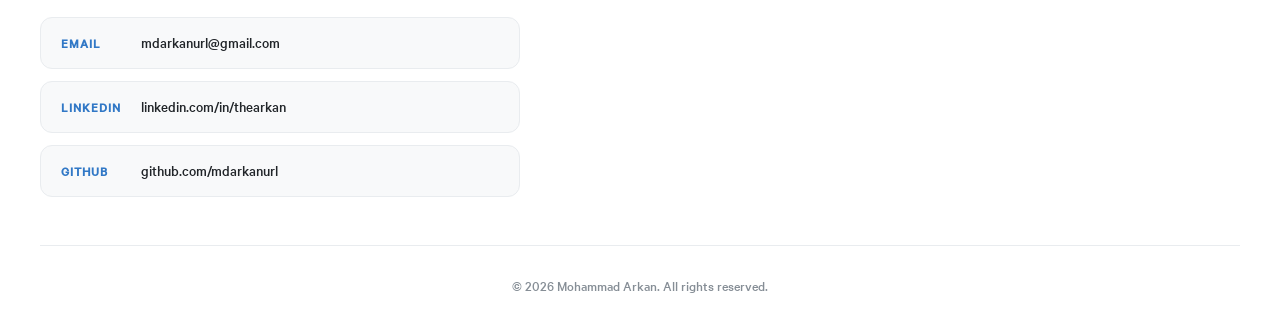
==== commit 04dc95e6: "Update index.html" ====
--- a/index.html
+++ b/index.html
@@ -222,7 +222,7 @@
     <section id="resume" class="resume">
       <h2 class="section-title">Resume</h2>
       <p class="resume-text">View my resume to learn more about my experience and background.</p>
-      <a href="./resume.html" class="resume-link">Download Resume</a>
+      <a href="./resume.html" class="resume-link">View Resume</a>
     </section>
     <section id="contact" class="contact">
       <h2 class="section-title">Contact</h2>
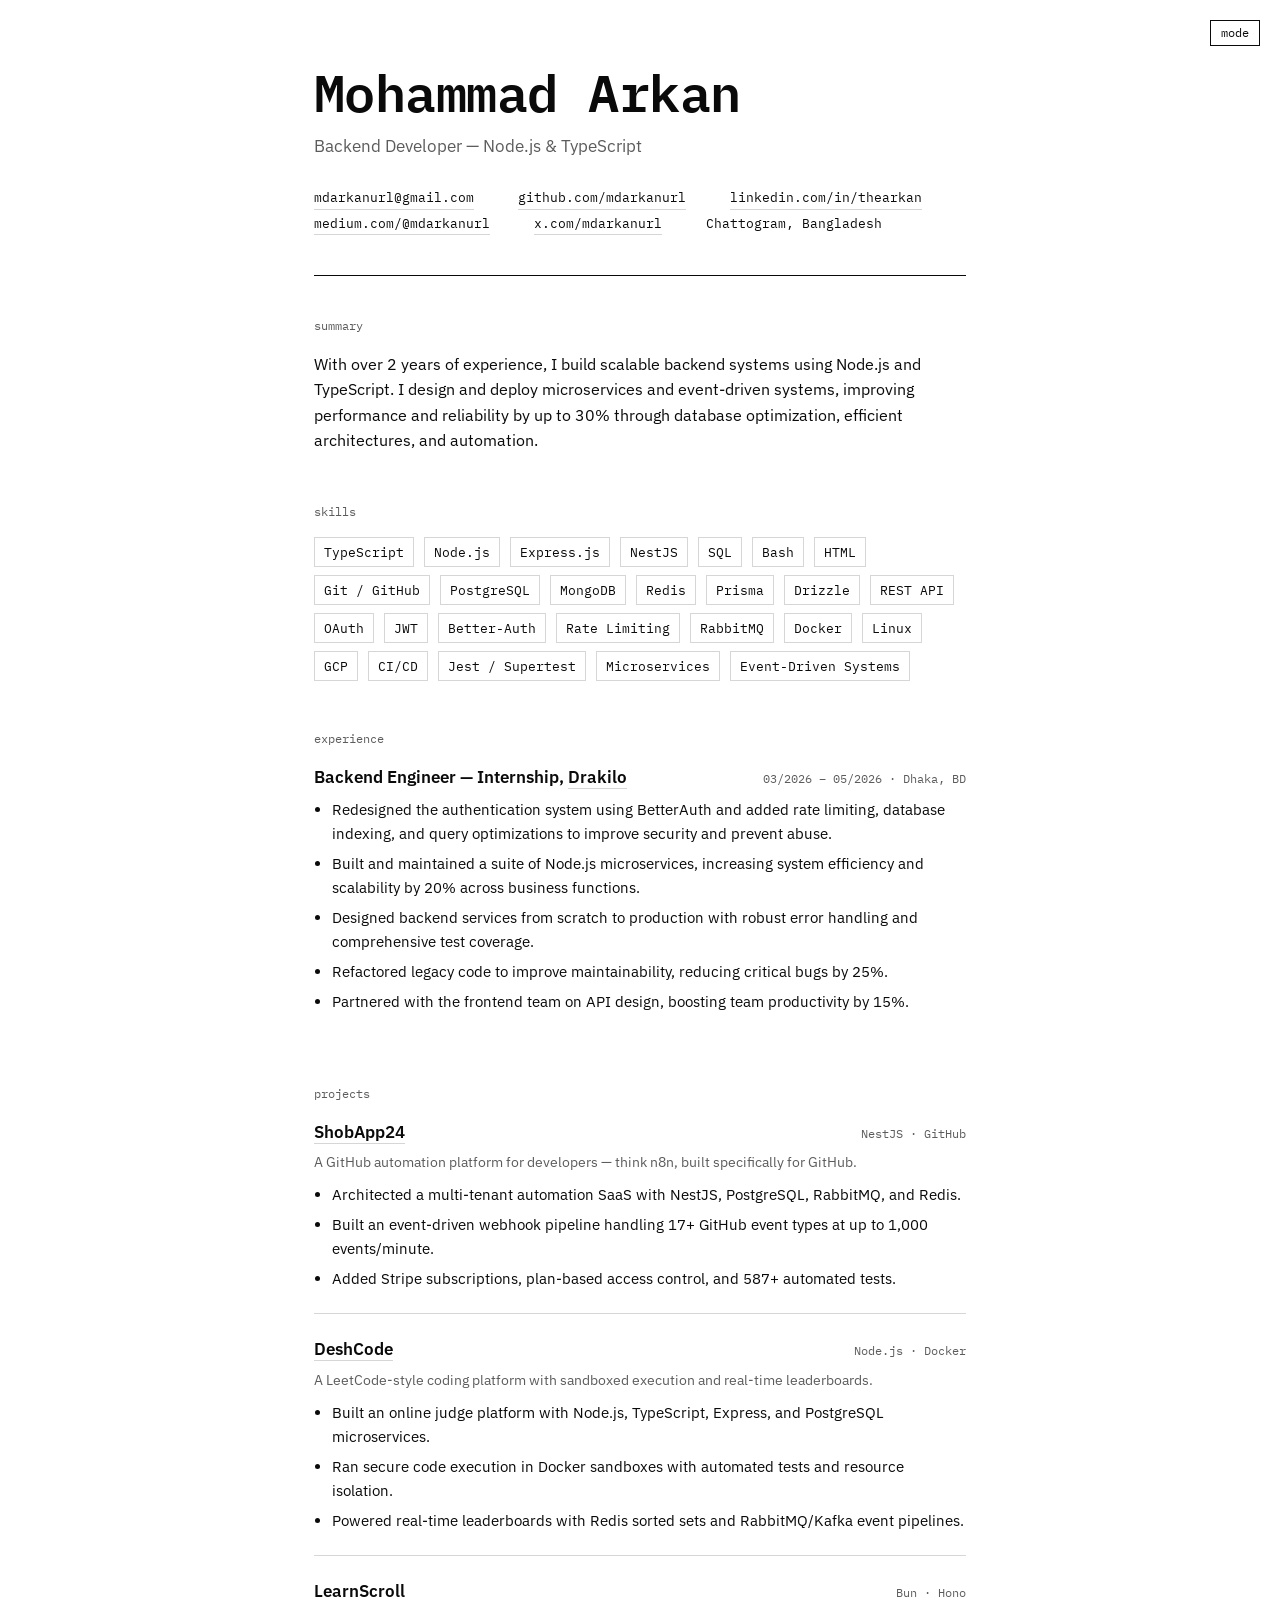
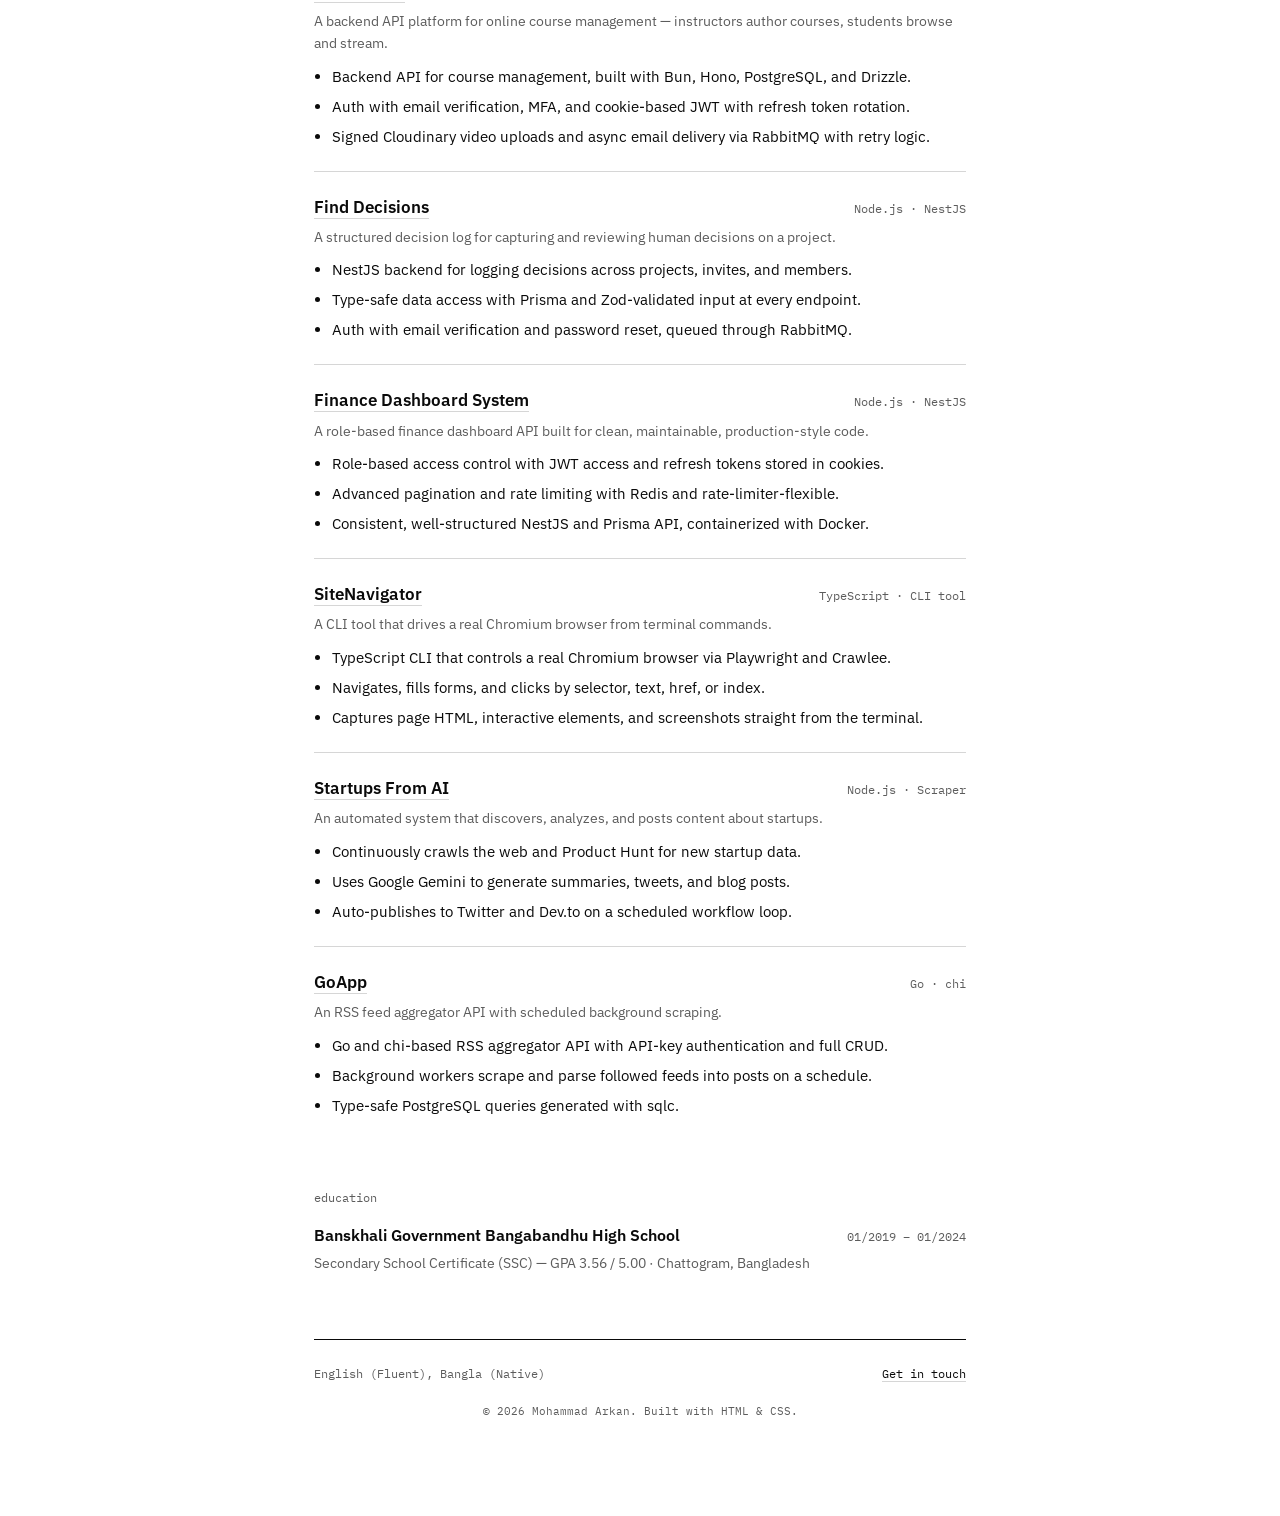
==== commit cec3bb92: "Added portfolio" ====
--- a/index.html
+++ b/index.html
@@ -1,253 +1,453 @@
 <!DOCTYPE html>
 <html lang="en">
 <head>
-    <meta charset="UTF-8">
-    <meta name="viewport" content="width=device-width, initial-scale=1.0">
-    <title>Mohammad Arkan - Backend Engineer</title>
-    <link rel="stylesheet" href="style.css">
+<meta charset="UTF-8">
+<meta name="viewport" content="width=device-width, initial-scale=1, viewport-fit=cover">
+<title>Mohammad Arkan — Backend Developer</title>
+<link rel="preconnect" href="https://fonts.googleapis.com">
+<link rel="preconnect" href="https://fonts.gstatic.com" crossorigin>
+<link href="https://fonts.googleapis.com/css2?family=IBM+Plex+Mono:wght@400;500;600&family=IBM+Plex+Sans:wght@400;500;600&display=swap" rel="stylesheet">
+<style>
+  :root {
+    --bg: #ffffff;
+    --fg: #0a0a0a;
+    --muted: #5c5c5c;
+    --rule: #d6d6d6;
+    --rule-strong: #0a0a0a;
+    box-sizing: border-box;
+    padding-top: env(safe-area-inset-top, 0px);
+    padding-bottom: env(safe-area-inset-bottom, 0px);
+  }
+  @media (prefers-color-scheme: dark) {
+    :root:not([data-theme="light"]) {
+      --bg: #0a0a0a;
+      --fg: #f5f5f5;
+      --muted: #9a9a9a;
+      --rule: #2a2a2a;
+      --rule-strong: #f5f5f5;
+    }
+  }
+  :root[data-theme="dark"] {
+    --bg: #0a0a0a;
+    --fg: #f5f5f5;
+    --muted: #9a9a9a;
+    --rule: #2a2a2a;
+    --rule-strong: #f5f5f5;
+  }
+  html { scroll-padding-top: env(safe-area-inset-top, 0px); }
+  * { box-sizing: border-box; }
+  html, body {
+    margin: 0;
+    background: var(--bg);
+    color: var(--fg);
+  }
+  body {
+    font-family: 'IBM Plex Sans', -apple-system, BlinkMacSystemFont, sans-serif;
+    font-size: 16px;
+    line-height: 1.6;
+    -webkit-font-smoothing: antialiased;
+    transition: background .25s ease, color .25s ease;
+  }
+  .mono {
+    font-family: 'IBM Plex Mono', ui-monospace, SFMono-Regular, Menlo, monospace;
+  }
+  a { color: var(--fg); }
+  .wrap {
+    max-width: 700px;
+    margin: 0 auto;
+    padding: 64px 24px 96px;
+  }
+  @media (max-width: 480px) {
+    .wrap { padding: 48px 20px 72px; }
+  }
+
+  /* theme toggle */
+  .theme-toggle {
+    position: fixed;
+    top: calc(20px + env(safe-area-inset-top, 0px));
+    right: 20px;
+    z-index: 10;
+    background: transparent;
+    border: 1px solid var(--rule-strong);
+    color: var(--fg);
+    font-family: 'IBM Plex Mono', monospace;
+    font-size: 12px;
+    padding: 6px 10px;
+    cursor: pointer;
+    line-height: 1;
+  }
+  .theme-toggle:hover { background: var(--fg); color: var(--bg); }
+  .theme-toggle:focus-visible { outline: 2px solid var(--fg); outline-offset: 2px; }
+
+  /* header */
+  header.hero {
+    padding-bottom: 40px;
+    border-bottom: 1px solid var(--rule-strong);
+    margin-bottom: 40px;
+  }
+  h1 {
+    font-family: 'IBM Plex Mono', monospace;
+    font-weight: 600;
+    font-size: clamp(34px, 6vw, 52px);
+    line-height: 1.05;
+    margin: 0 0 14px;
+    letter-spacing: -0.01em;
+  }
+  .role {
+    font-size: 17px;
+    color: var(--muted);
+    margin: 0 0 28px;
+  }
+  .contact-line {
+    display: flex;
+    flex-wrap: wrap;
+    gap: 4px 18px;
+    font-family: 'IBM Plex Mono', monospace;
+    font-size: 13px;
+  }
+  .contact-line a { text-decoration: none; border-bottom: 1px solid var(--rule); }
+  .contact-line a:hover { border-bottom-color: var(--fg); }
+  .contact-line span.sep { color: var(--muted); }
+
+  /* sections */
+  section { margin-bottom: 48px; }
+  section:last-of-type { margin-bottom: 0; }
+  .section-label {
+    font-family: 'IBM Plex Mono', monospace;
+    font-size: 12px;
+    color: var(--muted);
+    margin: 0 0 16px;
+  }
+  p.summary {
+    max-width: 62ch;
+    font-size: 16px;
+    margin: 0;
+  }
+
+  /* skills */
+  .skills {
+    display: flex;
+    flex-wrap: wrap;
+    gap: 8px 10px;
+  }
+  .skill {
+    font-family: 'IBM Plex Mono', monospace;
+    font-size: 12.5px;
+    border: 1px solid var(--rule);
+    padding: 4px 9px;
+    white-space: nowrap;
+  }
+
+  /* experience / projects entries */
+  .entry {
+    padding: 22px 0;
+    border-top: 1px solid var(--rule);
+  }
+  .entry:first-of-type { border-top: none; padding-top: 0; }
+  .entry-head {
+    display: flex;
+    justify-content: space-between;
+    align-items: baseline;
+    flex-wrap: wrap;
+    gap: 4px 16px;
+    margin-bottom: 6px;
+  }
+  .entry-title {
+    font-weight: 600;
+    font-size: 17px;
+    margin: 0;
+  }
+  .entry-title a { text-decoration: none; border-bottom: 1px solid var(--rule); }
+  .entry-title a:hover { border-bottom-color: var(--fg); }
+  .entry-meta {
+    font-family: 'IBM Plex Mono', monospace;
+    font-size: 12px;
+    color: var(--muted);
+    white-space: nowrap;
+  }
+  .entry-sub {
+    font-size: 13.5px;
+    color: var(--muted);
+    margin: 0 0 10px;
+  }
+  ul.bullets {
+    margin: 0;
+    padding-left: 18px;
+  }
+  ul.bullets li {
+    margin-bottom: 6px;
+    font-size: 15px;
+  }
+  ul.bullets li:last-child { margin-bottom: 0; }
+
+  /* education */
+  .edu-row {
+    display: flex;
+    justify-content: space-between;
+    align-items: baseline;
+    flex-wrap: wrap;
+    gap: 4px 16px;
+  }
+  .edu-name { font-weight: 600; font-size: 16px; }
+  .edu-meta {
+    font-family: 'IBM Plex Mono', monospace;
+    font-size: 12px;
+    color: var(--muted);
+  }
+  .edu-detail {
+    font-size: 14px;
+    color: var(--muted);
+    margin-top: 4px;
+  }
+
+  /* footer */
+  footer {
+    margin-top: 64px;
+    padding-top: 24px;
+    border-top: 1px solid var(--rule-strong);
+    display: flex;
+    justify-content: space-between;
+    flex-wrap: wrap;
+    gap: 10px 20px;
+    font-family: 'IBM Plex Mono', monospace;
+    font-size: 12px;
+    color: var(--muted);
+  }
+  footer a { color: var(--fg); text-decoration: none; border-bottom: 1px solid var(--rule); }
+  footer a:hover { border-bottom-color: var(--fg); }
+
+  .fine-print {
+    margin: 20px 0 0;
+    font-size: 11px;
+    color: var(--muted);
+    text-align: center;
+  }
+
+  @media (prefers-reduced-motion: reduce) {
+    body, .theme-toggle { transition: none; }
+  }
+</style>
 </head>
 <body>
 
-<header>
-    <div class="container">
-        <nav class="navbar">
-            <a href="index.html" class="logo nav-overlay">
-                <img src="./images/setting.png" alt="Logo">
-            </a>
-
-            <button id="btnOpen" class="topnav__open" aria-expanded="false" aria-labelledby="nav-label">
-                <img src="./images/icon/hamburger.svg" alt="" width="30" height="50" />
-            </button>
-
-            <ul class="nav-links">
-                <button class="topnav__close" id="btnClose" aria-label="Close">
-                    <img src="./images/icon/x-symbol.svg" alt="" width="20" height="30" />
-                </button>
-
-                <li class="nav-logo">
-                    <a href="index.html">
-                        <img src="./images/setting.png" alt="Logo">
-                    </a>
-                </li>
-                
-                <li><a class="active" href="#hero">Home</a></li>
-                <li><a href="#projects">Projects</a></li>
-                <li><a href="#skills">Skills</a></li>
-                <li><a href="#resume">Resume</a></li>
-                <li><a href="#contact">Contact</a></li>
-            </ul>
-        </nav>
-    </div>
-</header>
-
-<main>
-    <section id="hero">
-        <div class="hero">
-            <div class="headline">
-                <p class="headline p1">I'm Mohammad, a <span class="backend-engineer">Backend Engineer</span>
-                work with <span class="ts">TypeScript</span>. I enjoy building complex, scalable, and secure backend systems.</p>
-                
-                <p class="headline p2">Did an internship at <a href="https://salondesk.store" target="_blank"><span>Drakilo</span></a></p>
-            </div>
-
-            <div class="img">
-                <img src="./images/mohammad-arkan.jpeg" alt="Mohammad Arkan" width="350" height="350">
-            </div>
-        </div>
-    </section>
-    <section id="skills" class="skills">
-      <h2 class="section-title">Skills</h2>
-      <div class="skills-grid">
-        <div class="skill-category">
-          <h3>Languages & Runtime</h3>
-          <div class="skill-tags">
-            <span>TypeScript</span>
-            <span>Node.js</span>
-            <span>SQL</span>
-            <span>Bash</span>
-            <span>HTML</span>
-          </div>
-        </div>
-        <div class="skill-category">
-          <h3>Frameworks & Libraries</h3>
-          <div class="skill-tags">
-            <span>Express.js</span>
-            <span>NestJS</span>
-            <span>Prisma</span>
-            <span>Drizzle</span>
-            <span>Jest</span>
-            <span>Supertest</span>
-          </div>
-        </div>
-        <div class="skill-category">
-          <h3>Databases & Queues</h3>
-          <div class="skill-tags">
-            <span>PostgreSQL</span>
-            <span>MongoDB</span>
-            <span>Redis</span>
-            <span>RabbitMQ</span>
-            <span>Kafka</span>
-          </div>
-        </div>
-        <div class="skill-category">
-          <h3>DevOps & Tools</h3>
-          <div class="skill-tags">
-            <span>Docker</span>
-            <span>Linux</span>
-            <span>GCP</span>
-            <span>CI/CD</span>
-            <span>Git</span>
-            <span>GitHub Actions</span>
-          </div>
-        </div>
-        <div class="skill-category">
-          <h3>Architecture & Security</h3>
-          <div class="skill-tags">
-            <span>REST API</span>
-            <span>Microservices</span>
-            <span>Event-Driven</span>
-            <span>OAuth</span>
-            <span>JWT</span>
-            <span>Rate Limiting</span>
-          </div>
-        </div>
-      </div>
-    </section>
-    <section id="projects" class="projects">
-      <h2 class="section-title">Projects</h2>
-
-      <div class="project-card">
-        <div class="project-info">
-          <h3>ShobApp24</h3>
-          <p class="project-description">The GitHub Automation Platform for Developers. Think n8n, but built specifically for GitHub.</p>
-          <div class="project-tech">
-            <span>Node.js</span>
-            <span>TypeScript</span>
-            <span>NestJS</span>
-            <span>PostgreSQL</span>
-            <span>RabbitMQ</span>
-            <span>Redis</span>
-            <span>Docker</span>
-            <span>GCP</span>
-          </div>
-          <a href="https://github.com/mdarkanurl/ShobApp24" target="_blank" class="project-link">View on GitHub</a>
-        </div>
-      </div>
-
-      <div class="project-card">
-        <div class="project-info">
-          <h3>DeshCode</h3>
-          <p class="project-description">LeetCode-style coding platform with secure Docker sandbox execution, real-time leaderboards, and event-driven microservices.</p>
-          <div class="project-tech">
-            <span>Node.js</span>
-            <span>TypeScript</span>
-            <span>Express</span>
-            <span>PostgreSQL</span>
-            <span>Docker</span>
-            <span>Kafka</span>
-            <span>Redis</span>
-          </div>
-          <a href="https://github.com/mdarkanurl/DeshCode" target="_blank" class="project-link">View on GitHub</a>
-        </div>
-      </div>
-
-      <div class="project-card">
-        <div class="project-info">
-          <h3>LearnScroll</h3>
-          <p class="project-description">Backend API for online course management built with Bun and Hono. Features auth with MFA, course CRUD, video upload via Cloudinary, and async email via RabbitMQ.</p>
-          <div class="project-tech">
-            <span>Bun</span>
-            <span>TypeScript</span>
-            <span>Hono</span>
-            <span>PostgreSQL</span>
-            <span>Drizzle</span>
-            <span>Redis</span>
-            <span>RabbitMQ</span>
-            <span>Cloudinary</span>
-            <span>Zod</span>
-          </div>
-          <a href="https://github.com/mdarkanurl/learnscroll" target="_blank" class="project-link">View on GitHub</a>
-        </div>
-      </div>
-
-      <div class="project-card">
-        <div class="project-info">
-          <h3>Find Decisions</h3>
-          <p class="project-description">NestJS backend for capturing and reviewing human decisions with projects, member invites, and a structured decision log.</p>
-          <div class="project-tech">
-            <span>Node.js</span>
-            <span>TypeScript</span>
-            <span>NestJS</span>
-            <span>PostgreSQL</span>
-            <span>Prisma</span>
-            <span>Redis</span>
-            <span>RabbitMQ</span>
-            <span>Zod</span>
-          </div>
-          <a href="https://github.com/mdarkanurl/findDecisions" target="_blank" class="project-link">View on GitHub</a>
-        </div>
-      </div>
-
-      <div class="project-card">
-        <div class="project-info">
-          <h3>Finance Dashboard System</h3>
-          <p class="project-description">NestJS backend with role-based access control, advanced pagination, rate limiting, and a well-structured codebase for financial record management.</p>
-          <div class="project-tech">
-            <span>Node.js</span>
-            <span>TypeScript</span>
-            <span>NestJS</span>
-            <span>PostgreSQL</span>
-            <span>Prisma</span>
-            <span>Redis</span>
-            <span>Docker</span>
-          </div>
-          <a href="https://github.com/mdarkanurl/finance-dashboard-system" target="_blank" class="project-link">View on GitHub</a>
-        </div>
-      </div>
-
-      <div class="project-card">
-        <div class="project-info">
-          <h3>SiteNavigator</h3>
-          <p class="project-description">TypeScript CLI tool that controls a real Chromium browser from terminal commands. Uses Playwright to navigate websites, inspect page elements, click elements, and move through browser history.</p>
-          <div class="project-tech">
-            <span>Node.js</span>
-            <span>TypeScript</span>
-            <span>Playwright</span>
-              <span>Crawlee</span>
-          </div>
-          <a href="https://github.com/mdarkanurl/SiteNavigator" target="_blank" class="project-link">View on GitHub</a>
-        </div>
-      </div>
-    </section>
-    <section id="resume" class="resume">
-      <h2 class="section-title">Resume</h2>
-      <p class="resume-text">View my resume to learn more about my experience and background.</p>
-      <a href="./resume.html" class="resume-link">View Resume</a>
-    </section>
-    <section id="contact" class="contact">
-      <h2 class="section-title">Contact</h2>
-      <p class="contact-text">I'm always open to new opportunities and collaborations. Feel free to reach out.</p>
-      <div class="contact-links">
-        <a href="mailto:mdarkanurl@gmail.com" class="contact-item">
-          <span class="contact-label">Email</span>
-          <span class="contact-value">mdarkanurl@gmail.com</span>
-        </a>
-        <a href="https://linkedin.com/in/thearkan" target="_blank" class="contact-item">
-          <span class="contact-label">LinkedIn</span>
-          <span class="contact-value">linkedin.com/in/thearkan</span>
-        </a>
-        <a href="https://github.com/mdarkanurl" target="_blank" class="contact-item">
-          <span class="contact-label">GitHub</span>
-          <span class="contact-value">github.com/mdarkanurl</span>
-        </a>
-      </div>
-    </section>
-</main>
-
-<footer class="footer">
-  <p>&copy; 2026 Mohammad Arkan. All rights reserved.</p>
-</footer>
-
-<script src="./script.js"></script>
+<button class="theme-toggle mono" id="themeToggle" aria-label="Toggle color theme">mode</button>
+
+<div class="wrap">
+
+  <header class="hero">
+    <h1>Mohammad Arkan</h1>
+    <p class="role">Backend Developer — Node.js &amp; TypeScript</p>
+    <div class="contact-line">
+      <a href="mailto:mdarkanurl@gmail.com">mdarkanurl@gmail.com</a>
+      <span class="sep">&nbsp;</span>
+      <a href="https://github.com/mdarkanurl" target="_blank" rel="noopener">github.com/mdarkanurl</a>
+      <span class="sep">&nbsp;</span>
+      <a href="https://linkedin.com/in/thearkan" target="_blank" rel="noopener">linkedin.com/in/thearkan</a>
+      <span class="sep">&nbsp;</span>
+      <a href="https://medium.com/@mdarkanurl" target="_blank" rel="noopener">medium.com/@mdarkanurl</a>
+      <span class="sep">&nbsp;</span>
+      <a href="https://x.com/mdarkanurl" target="_blank" rel="noopener">x.com/mdarkanurl</a>
+      <span class="sep">&nbsp;</span>
+      <span>Chattogram, Bangladesh</span>
+    </div>
+  </header>
+
+  <section id="summary">
+    <p class="section-label">summary</p>
+    <p class="summary">With over 2 years of experience, I build scalable backend systems using Node.js and TypeScript. I design and deploy microservices and event-driven systems, improving performance and reliability by up to 30% through database optimization, efficient architectures, and automation.</p>
+  </section>
+
+  <section id="skills">
+    <p class="section-label">skills</p>
+    <div class="skills">
+      <span class="skill">TypeScript</span>
+      <span class="skill">Node.js</span>
+      <span class="skill">Express.js</span>
+      <span class="skill">NestJS</span>
+      <span class="skill">SQL</span>
+      <span class="skill">Bash</span>
+      <span class="skill">HTML</span>
+      <span class="skill">Git / GitHub</span>
+      <span class="skill">PostgreSQL</span>
+      <span class="skill">MongoDB</span>
+      <span class="skill">Redis</span>
+      <span class="skill">Prisma</span>
+      <span class="skill">Drizzle</span>
+      <span class="skill">REST API</span>
+      <span class="skill">OAuth</span>
+      <span class="skill">JWT</span>
+      <span class="skill">Better-Auth</span>
+      <span class="skill">Rate Limiting</span>
+      <span class="skill">RabbitMQ</span>
+      <span class="skill">Docker</span>
+      <span class="skill">Linux</span>
+      <span class="skill">GCP</span>
+      <span class="skill">CI/CD</span>
+      <span class="skill">Jest / Supertest</span>
+      <span class="skill">Microservices</span>
+      <span class="skill">Event-Driven Systems</span>
+    </div>
+  </section>
+
+  <section id="experience">
+    <p class="section-label">experience</p>
+
+    <div class="entry">
+      <div class="entry-head">
+        <p class="entry-title">Backend Engineer — Internship, <a href="https://salondesk.store" target="_blank" rel="noopener">Drakilo</a></p>
+        <span class="entry-meta">03/2026 – 05/2026 · Dhaka, BD</span>
+      </div>
+      <ul class="bullets">
+        <li>Redesigned the authentication system using BetterAuth and added rate limiting, database indexing, and query optimizations to improve security and prevent abuse.</li>
+        <li>Built and maintained a suite of Node.js microservices, increasing system efficiency and scalability by 20% across business functions.</li>
+        <li>Designed backend services from scratch to production with robust error handling and comprehensive test coverage.</li>
+        <li>Refactored legacy code to improve maintainability, reducing critical bugs by 25%.</li>
+        <li>Partnered with the frontend team on API design, boosting team productivity by 15%.</li>
+      </ul>
+    </div>
+
+  </section>
+
+  <section id="projects">
+    <p class="section-label">projects</p>
+
+    <div class="entry">
+      <div class="entry-head">
+        <p class="entry-title"><a href="https://github.com/mdarkanurl/ShobApp24" target="_blank" rel="noopener">ShobApp24</a></p>
+        <span class="entry-meta">NestJS · GitHub</span>
+      </div>
+      <p class="entry-sub">A GitHub automation platform for developers — think n8n, built specifically for GitHub.</p>
+      <ul class="bullets">
+        <li>Architected a multi-tenant automation SaaS with NestJS, PostgreSQL, RabbitMQ, and Redis.</li>
+        <li>Built an event-driven webhook pipeline handling 17+ GitHub event types at up to 1,000 events/minute.</li>
+        <li>Added Stripe subscriptions, plan-based access control, and 587+ automated tests.</li>
+      </ul>
+    </div>
+
+    <div class="entry">
+      <div class="entry-head">
+        <p class="entry-title"><a href="https://github.com/mdarkanurl/DeshCode" target="_blank" rel="noopener">DeshCode</a></p>
+        <span class="entry-meta">Node.js · Docker</span>
+      </div>
+      <p class="entry-sub">A LeetCode-style coding platform with sandboxed execution and real-time leaderboards.</p>
+      <ul class="bullets">
+        <li>Built an online judge platform with Node.js, TypeScript, Express, and PostgreSQL microservices.</li>
+        <li>Ran secure code execution in Docker sandboxes with automated tests and resource isolation.</li>
+        <li>Powered real-time leaderboards with Redis sorted sets and RabbitMQ/Kafka event pipelines.</li>
+      </ul>
+    </div>
+
+    <div class="entry">
+      <div class="entry-head">
+        <p class="entry-title"><a href="https://github.com/mdarkanurl/learnscroll" target="_blank" rel="noopener">LearnScroll</a></p>
+        <span class="entry-meta">Bun · Hono</span>
+      </div>
+      <p class="entry-sub">A backend API platform for online course management — instructors author courses, students browse and stream.</p>
+      <ul class="bullets">
+        <li>Backend API for course management, built with Bun, Hono, PostgreSQL, and Drizzle.</li>
+        <li>Auth with email verification, MFA, and cookie-based JWT with refresh token rotation.</li>
+        <li>Signed Cloudinary video uploads and async email delivery via RabbitMQ with retry logic.</li>
+      </ul>
+    </div>
+
+    <div class="entry">
+      <div class="entry-head">
+        <p class="entry-title"><a href="https://github.com/mdarkanurl/findDecisions" target="_blank" rel="noopener">Find Decisions</a></p>
+        <span class="entry-meta">Node.js · NestJS</span>
+      </div>
+      <p class="entry-sub">A structured decision log for capturing and reviewing human decisions on a project.</p>
+      <ul class="bullets">
+        <li>NestJS backend for logging decisions across projects, invites, and members.</li>
+        <li>Type-safe data access with Prisma and Zod-validated input at every endpoint.</li>
+        <li>Auth with email verification and password reset, queued through RabbitMQ.</li>
+      </ul>
+    </div>
+
+    <div class="entry">
+      <div class="entry-head">
+        <p class="entry-title"><a href="https://github.com/mdarkanurl/finance-dashboard-system" target="_blank" rel="noopener">Finance Dashboard System</a></p>
+        <span class="entry-meta">Node.js · NestJS</span>
+      </div>
+      <p class="entry-sub">A role-based finance dashboard API built for clean, maintainable, production-style code.</p>
+      <ul class="bullets">
+        <li>Role-based access control with JWT access and refresh tokens stored in cookies.</li>
+        <li>Advanced pagination and rate limiting with Redis and rate-limiter-flexible.</li>
+        <li>Consistent, well-structured NestJS and Prisma API, containerized with Docker.</li>
+      </ul>
+    </div>
+
+    <div class="entry">
+      <div class="entry-head">
+        <p class="entry-title"><a href="https://github.com/mdarkanurl/SiteNavigator" target="_blank" rel="noopener">SiteNavigator</a></p>
+        <span class="entry-meta">TypeScript · CLI tool</span>
+      </div>
+      <p class="entry-sub">A CLI tool that drives a real Chromium browser from terminal commands.</p>
+      <ul class="bullets">
+        <li>TypeScript CLI that controls a real Chromium browser via Playwright and Crawlee.</li>
+        <li>Navigates, fills forms, and clicks by selector, text, href, or index.</li>
+        <li>Captures page HTML, interactive elements, and screenshots straight from the terminal.</li>
+      </ul>
+    </div>
+
+    <div class="entry">
+      <div class="entry-head">
+        <p class="entry-title"><a href="https://github.com/mdarkanurl/startups-from-ai" target="_blank" rel="noopener">Startups From AI</a></p>
+        <span class="entry-meta">Node.js · Scraper</span>
+      </div>
+      <p class="entry-sub">An automated system that discovers, analyzes, and posts content about startups.</p>
+      <ul class="bullets">
+        <li>Continuously crawls the web and Product Hunt for new startup data.</li>
+        <li>Uses Google Gemini to generate summaries, tweets, and blog posts.</li>
+        <li>Auto-publishes to Twitter and Dev.to on a scheduled workflow loop.</li>
+      </ul>
+    </div>
+
+    <div class="entry">
+      <div class="entry-head">
+        <p class="entry-title"><a href="https://github.com/mdarkanurl/GoApp" target="_blank" rel="noopener">GoApp</a></p>
+        <span class="entry-meta">Go · chi</span>
+      </div>
+      <p class="entry-sub">An RSS feed aggregator API with scheduled background scraping.</p>
+      <ul class="bullets">
+        <li>Go and chi-based RSS aggregator API with API-key authentication and full CRUD.</li>
+        <li>Background workers scrape and parse followed feeds into posts on a schedule.</li>
+        <li>Type-safe PostgreSQL queries generated with sqlc.</li>
+      </ul>
+    </div>
+
+  </section>
+
+  <section id="education">
+    <p class="section-label">education</p>
+    <div class="edu-row">
+      <span class="edu-name">Banskhali Government Bangabandhu High School</span>
+      <span class="edu-meta">01/2019 – 01/2024</span>
+    </div>
+    <p class="edu-detail">Secondary School Certificate (SSC) — GPA 3.56 / 5.00 · Chattogram, Bangladesh</p>
+  </section>
+
+  <footer>
+    <span>English (Fluent), Bangla (Native)</span>
+    <span><a href="mailto:mdarkanurl@gmail.com">Get in touch</a></span>
+  </footer>
+
+  <p class="fine-print mono">© 2026 Mohammad Arkan. Built with HTML &amp; CSS.</p>
+
+</div>
+
+<script>
+  (function () {
+    var btn = document.getElementById('themeToggle');
+    var root = document.documentElement;
+    var current = null;
+    btn.addEventListener('click', function () {
+      var prefersDark = window.matchMedia('(prefers-color-scheme: dark)').matches;
+      if (current === null) current = prefersDark ? 'dark' : 'light';
+      current = current === 'dark' ? 'light' : 'dark';
+      root.setAttribute('data-theme', current);
+    });
+  })();
+</script>
+
 </body>
 </html>
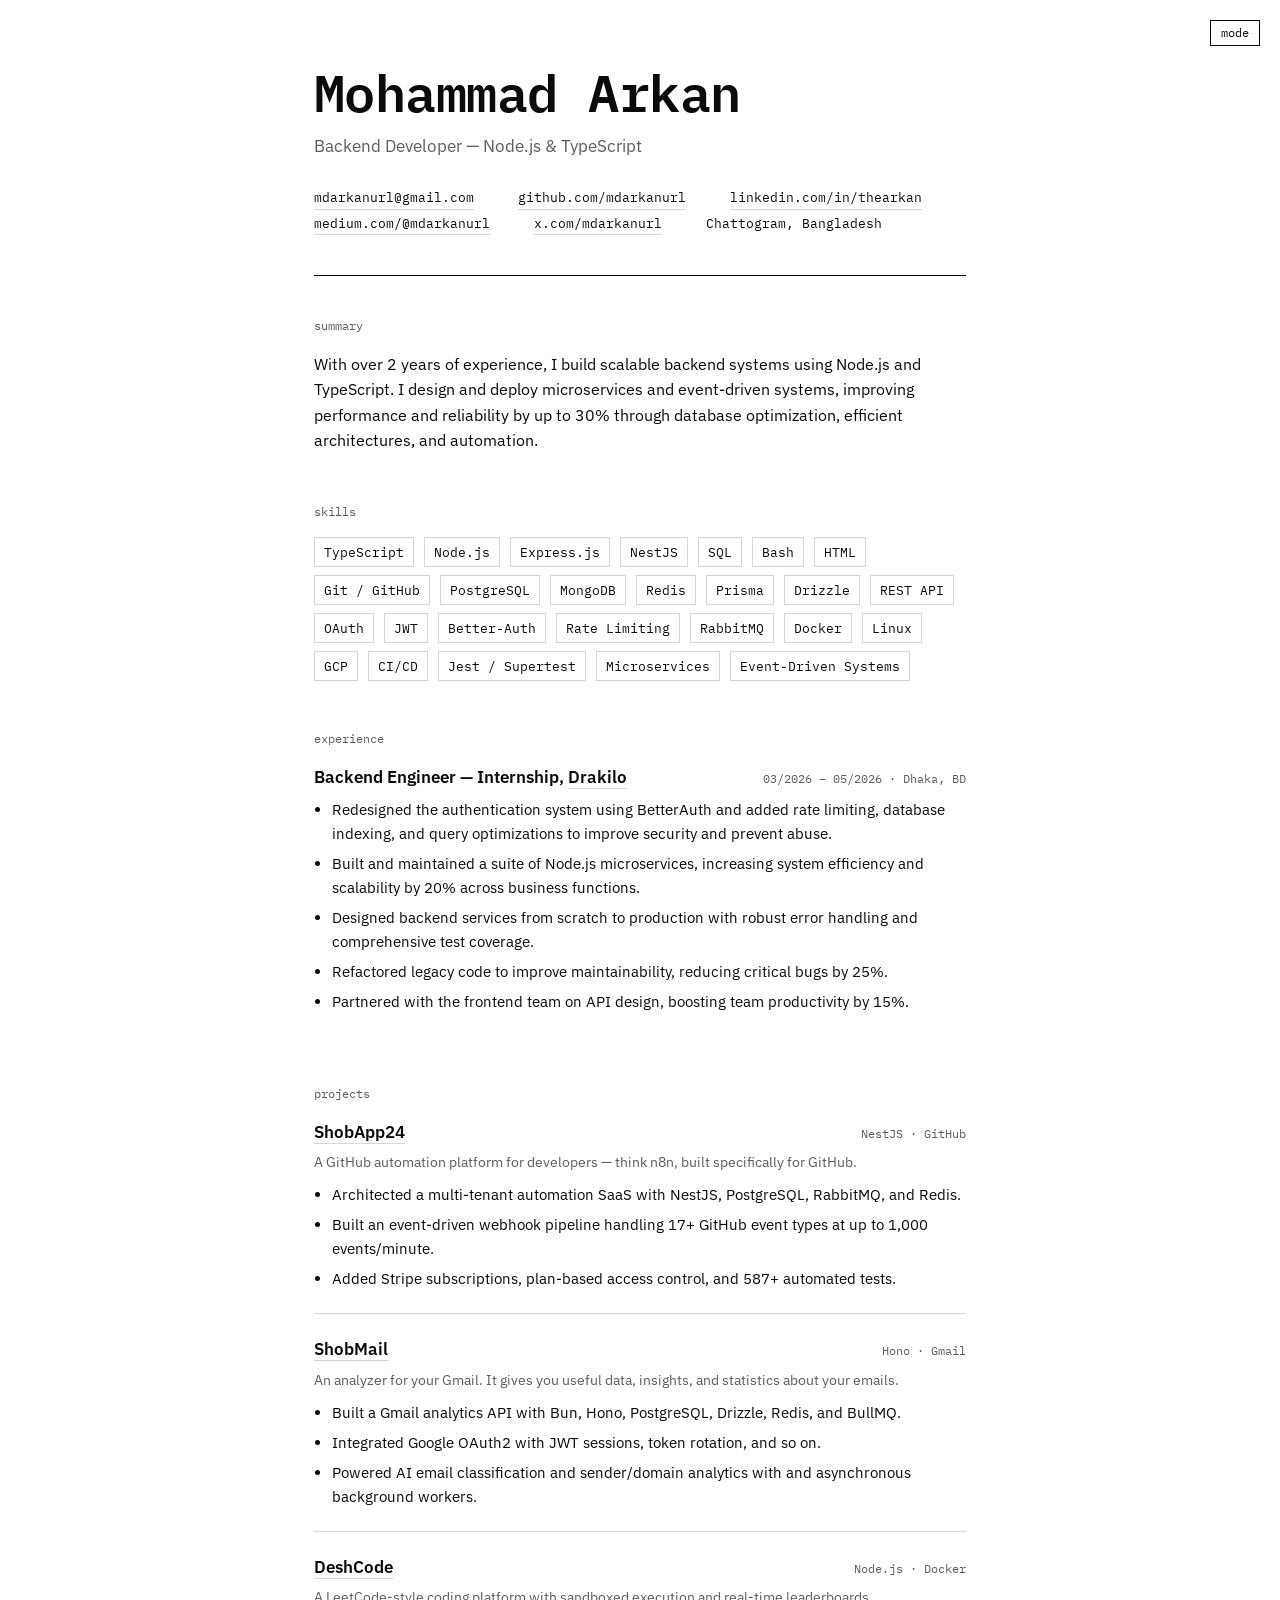
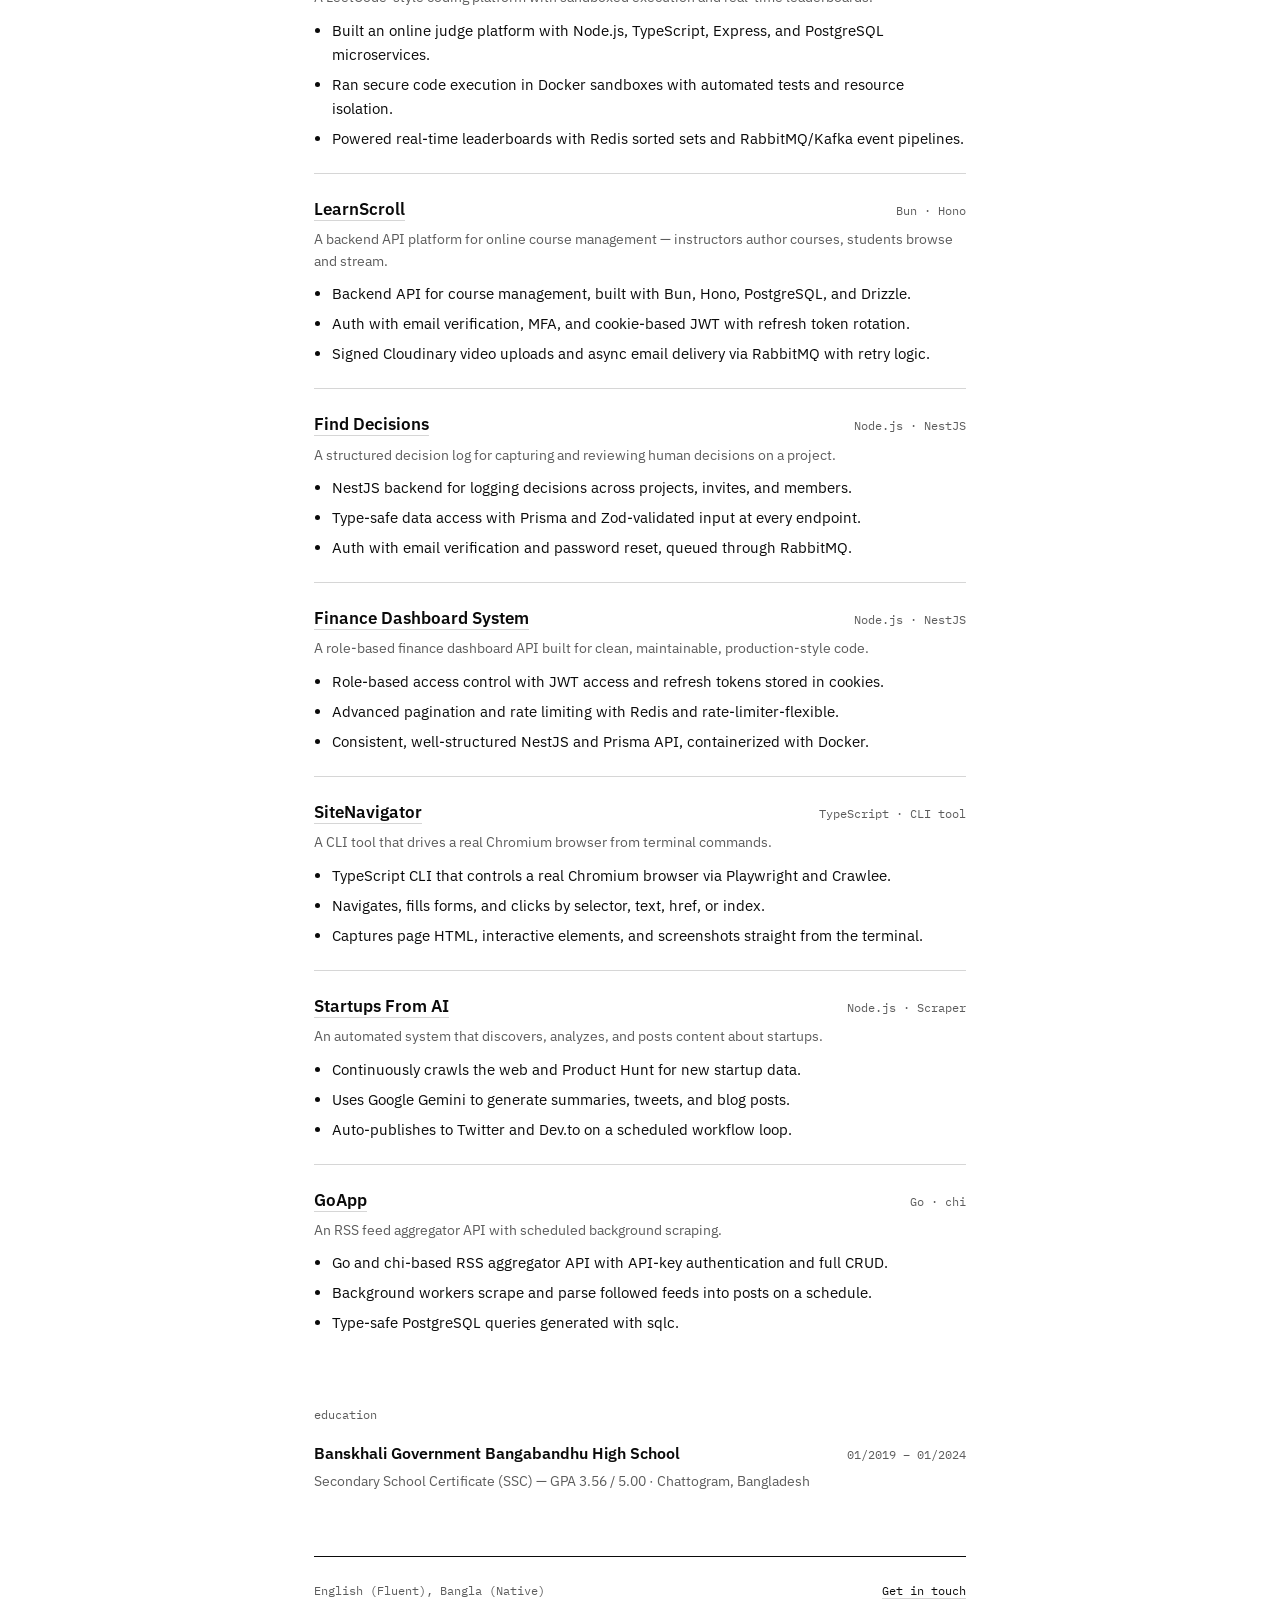
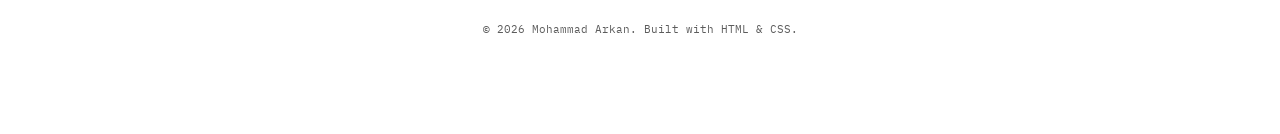
==== commit 1f67451b: "Added a project and remove some content from readme file" ====
--- a/index.html
+++ b/index.html
@@ -3,6 +3,7 @@
 <head>
 <meta charset="UTF-8">
 <meta name="viewport" content="width=device-width, initial-scale=1, viewport-fit=cover">
+<link rel="icon" type="image/jpg" href="./images/mdarkanurl.jpg">
 <title>Mohammad Arkan — Backend Developer</title>
 <link rel="preconnect" href="https://fonts.googleapis.com">
 <link rel="preconnect" href="https://fonts.gstatic.com" crossorigin>
@@ -326,6 +327,19 @@
 
     <div class="entry">
       <div class="entry-head">
+        <p class="entry-title"><a href="https://github.com/mdarkanurl/ShobMail" target="_blank" rel="noopener">ShobMail</a></p>
+        <span class="entry-meta">Hono · Gmail</span>
+      </div>
+      <p class="entry-sub">An analyzer for your Gmail. It gives you useful data, insights, and statistics about your emails.</p>
+      <ul class="bullets">
+        <li>Built a Gmail analytics API with Bun, Hono, PostgreSQL, Drizzle, Redis, and BullMQ.</li>
+        <li>Integrated Google OAuth2 with JWT sessions, token rotation, and so on.</li>
+        <li>Powered AI email classification and sender/domain analytics with and asynchronous background workers.</li>
+      </ul>
+    </div>
+
+    <div class="entry">
+      <div class="entry-head">
         <p class="entry-title"><a href="https://github.com/mdarkanurl/DeshCode" target="_blank" rel="noopener">DeshCode</a></p>
         <span class="entry-meta">Node.js · Docker</span>
       </div>
